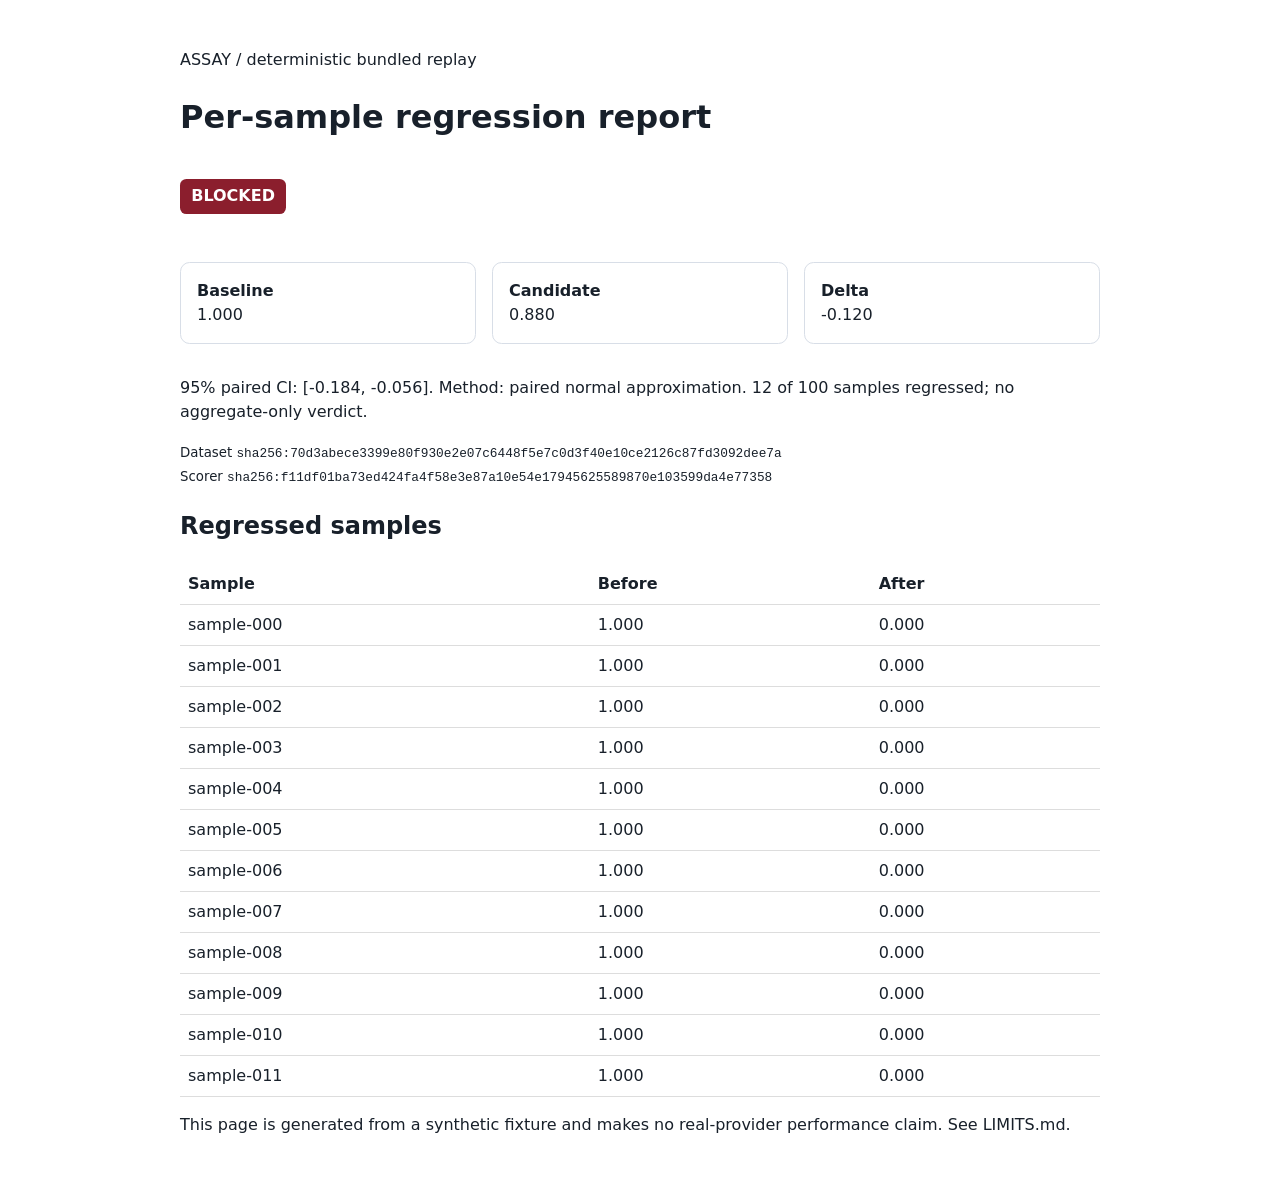
==== docs/demo/index.html @ eee4078f "feat: ship deterministic assay alpha" ====
<!doctype html>
<html lang="en"><head><meta charset="utf-8">
<meta name="viewport" content="width=device-width,initial-scale=1">
<title>ASSAY demo — BLOCKED</title>
<style>
body{font:16px/1.5 system-ui;max-width:920px;margin:3rem auto;padding:0 1rem;color:#18202a}
.verdict{display:inline-block;padding:.35rem .7rem;border-radius:.4rem;background:#8b1e2d;color:white;font-weight:700}
.cards{display:grid;grid-template-columns:repeat(3,1fr);gap:1rem;margin:2rem 0}
.card{border:1px solid #d8dee7;border-radius:.6rem;padding:1rem} table{border-collapse:collapse;width:100%}
th,td{border-bottom:1px solid #ddd;text-align:left;padding:.5rem} code{font-size:.8rem;word-break:break-all}
</style></head><body>
<p>ASSAY / deterministic bundled replay</p>
<h1>Per-sample regression report</h1>
<p class="verdict">BLOCKED</p>
<div class="cards">
<div class="card"><strong>Baseline</strong><br>1.000</div>
<div class="card"><strong>Candidate</strong><br>0.880</div>
<div class="card"><strong>Delta</strong><br>-0.120</div>
</div>
<p>95% paired CI: [-0.184, -0.056].
Method: paired normal approximation. 12 of
100 samples regressed; no aggregate-only verdict.</p>
<p><small>Dataset <code>sha256:70d3abece3399e80f930e2e07c6448f5e7c0d3f40e10ce2126c87fd3092dee7a</code><br>
Scorer <code>sha256:f11df01ba73ed424fa4f58e3e87a10e54e17945625589870e103599da4e77358</code></small></p>
<h2>Regressed samples</h2>
<table><thead><tr><th>Sample</th><th>Before</th><th>After</th></tr></thead>
<tbody><tr><td>sample-000</td><td>1.000</td><td>0.000</td></tr>
<tr><td>sample-001</td><td>1.000</td><td>0.000</td></tr>
<tr><td>sample-002</td><td>1.000</td><td>0.000</td></tr>
<tr><td>sample-003</td><td>1.000</td><td>0.000</td></tr>
<tr><td>sample-004</td><td>1.000</td><td>0.000</td></tr>
<tr><td>sample-005</td><td>1.000</td><td>0.000</td></tr>
<tr><td>sample-006</td><td>1.000</td><td>0.000</td></tr>
<tr><td>sample-007</td><td>1.000</td><td>0.000</td></tr>
<tr><td>sample-008</td><td>1.000</td><td>0.000</td></tr>
<tr><td>sample-009</td><td>1.000</td><td>0.000</td></tr>
<tr><td>sample-010</td><td>1.000</td><td>0.000</td></tr>
<tr><td>sample-011</td><td>1.000</td><td>0.000</td></tr></tbody></table>
<p>This page is generated from a synthetic fixture and makes no
real-provider performance claim. See LIMITS.md.</p>
</body></html>
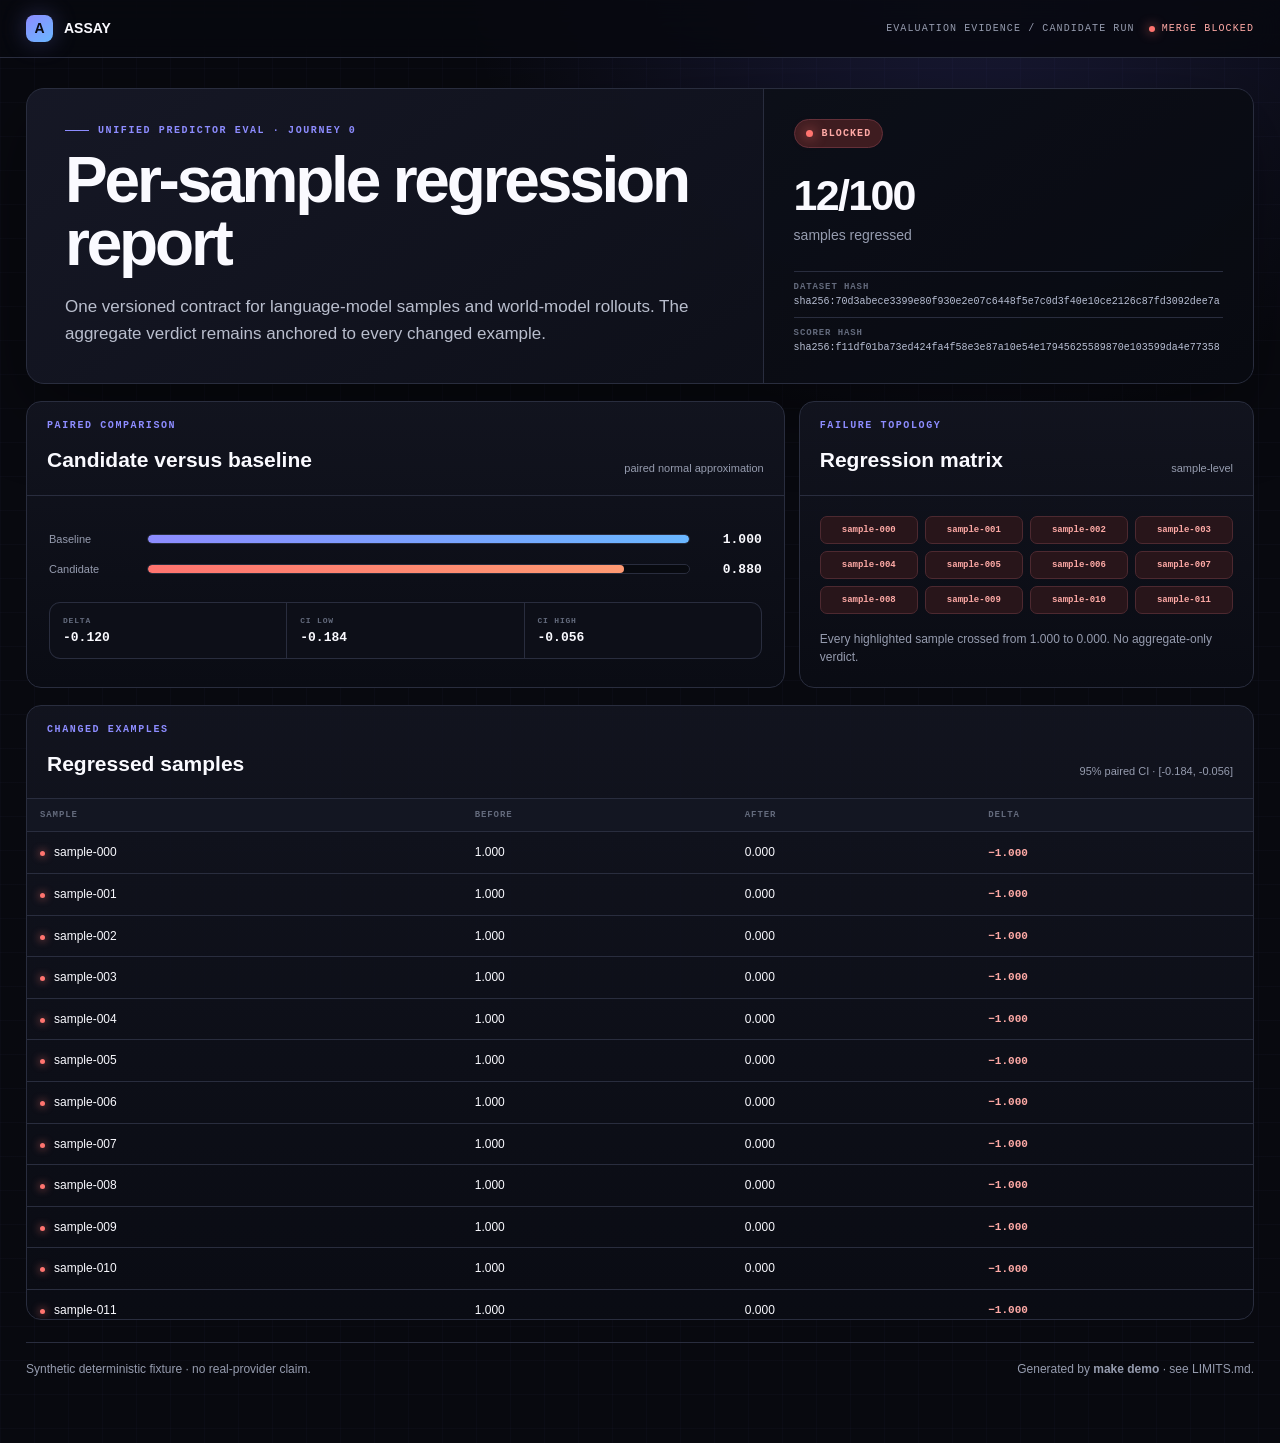
==== commit a5c0145c: "ui: ship enterprise evidence console" ====
--- a/docs/demo/index.html
+++ b/docs/demo/index.html
@@ -3,39 +3,120 @@
 <meta name="viewport" content="width=device-width,initial-scale=1">
 <title>ASSAY demo — BLOCKED</title>
 <style>
-body{font:16px/1.5 system-ui;max-width:920px;margin:3rem auto;padding:0 1rem;color:#18202a}
-.verdict{display:inline-block;padding:.35rem .7rem;border-radius:.4rem;background:#8b1e2d;color:white;font-weight:700}
-.cards{display:grid;grid-template-columns:repeat(3,1fr);gap:1rem;margin:2rem 0}
-.card{border:1px solid #d8dee7;border-radius:.6rem;padding:1rem} table{border-collapse:collapse;width:100%}
-th,td{border-bottom:1px solid #ddd;text-align:left;padding:.5rem} code{font-size:.8rem;word-break:break-all}
-</style></head><body>
-<p>ASSAY / deterministic bundled replay</p>
-<h1>Per-sample regression report</h1>
-<p class="verdict">BLOCKED</p>
-<div class="cards">
-<div class="card"><strong>Baseline</strong><br>1.000</div>
-<div class="card"><strong>Candidate</strong><br>0.880</div>
-<div class="card"><strong>Delta</strong><br>-0.120</div>
-</div>
-<p>95% paired CI: [-0.184, -0.056].
-Method: paired normal approximation. 12 of
-100 samples regressed; no aggregate-only verdict.</p>
-<p><small>Dataset <code>sha256:70d3abece3399e80f930e2e07c6448f5e7c0d3f40e10ce2126c87fd3092dee7a</code><br>
-Scorer <code>sha256:f11df01ba73ed424fa4f58e3e87a10e54e17945625589870e103599da4e77358</code></small></p>
-<h2>Regressed samples</h2>
-<table><thead><tr><th>Sample</th><th>Before</th><th>After</th></tr></thead>
-<tbody><tr><td>sample-000</td><td>1.000</td><td>0.000</td></tr>
-<tr><td>sample-001</td><td>1.000</td><td>0.000</td></tr>
-<tr><td>sample-002</td><td>1.000</td><td>0.000</td></tr>
-<tr><td>sample-003</td><td>1.000</td><td>0.000</td></tr>
-<tr><td>sample-004</td><td>1.000</td><td>0.000</td></tr>
-<tr><td>sample-005</td><td>1.000</td><td>0.000</td></tr>
-<tr><td>sample-006</td><td>1.000</td><td>0.000</td></tr>
-<tr><td>sample-007</td><td>1.000</td><td>0.000</td></tr>
-<tr><td>sample-008</td><td>1.000</td><td>0.000</td></tr>
-<tr><td>sample-009</td><td>1.000</td><td>0.000</td></tr>
-<tr><td>sample-010</td><td>1.000</td><td>0.000</td></tr>
-<tr><td>sample-011</td><td>1.000</td><td>0.000</td></tr></tbody></table>
-<p>This page is generated from a synthetic fixture and makes no
-real-provider performance claim. See LIMITS.md.</p>
-</body></html>
+:root{--bg:#08090f;--panel:#11131d;--panel-2:#171a27;--line:#292d3e;
+--text:#fafaff;--muted:#969caf;--faint:#636a7c;--indigo:#8d8cff;--blue:#6ab7ff;
+--coral:#ff746f;--coral-soft:#3e1c20;--green:#68e3a2;--shadow:0 26px 74px rgba(0,0,0,.42)}
+*{box-sizing:border-box}html{scroll-behavior:smooth}body{margin:0;color:var(--text);
+background:radial-gradient(circle at 76% -5%,rgba(100,99,228,.2),transparent 32rem),
+linear-gradient(rgba(141,140,255,.025) 1px,transparent 1px),
+linear-gradient(90deg,rgba(141,140,255,.025) 1px,transparent 1px),var(--bg);
+background-size:auto,34px 34px,34px 34px;font:14px/1.55 Inter,ui-sans-serif,
+-apple-system,BlinkMacSystemFont,"Segoe UI",sans-serif}.topbar{height:58px;padding:0 26px;
+display:flex;align-items:center;justify-content:space-between;border-bottom:1px solid var(--line);
+position:sticky;top:0;z-index:10;background:rgba(8,9,15,.87);backdrop-filter:blur(16px)}
+.brand{display:flex;align-items:center;gap:11px;font-weight:780}.brand-mark{width:27px;
+height:27px;border-radius:8px;display:grid;place-items:center;background:linear-gradient(145deg,
+var(--indigo),var(--blue));color:#090911;box-shadow:0 0 24px rgba(141,140,255,.28)}
+.topmeta{display:flex;align-items:center;gap:14px;color:var(--muted);font:10px ui-monospace,
+monospace;letter-spacing:.11em;text-transform:uppercase}.gate{display:flex;align-items:center;
+gap:7px;color:#ffaaa6}.gate:before{content:"";width:6px;height:6px;border-radius:50%;
+background:var(--coral);box-shadow:0 0 12px var(--coral)}main{max-width:1320px;margin:auto;
+padding:30px 26px 64px}.hero{display:grid;grid-template-columns:minmax(0,1.2fr)
+minmax(350px,.8fr);border:1px solid var(--line);border-radius:18px;overflow:hidden;
+background:linear-gradient(145deg,rgba(22,24,38,.98),rgba(10,12,20,.98));box-shadow:var(--shadow)}
+.hero-copy{padding:36px 38px}.eyebrow,.section-label{margin:0 0 13px;color:var(--indigo);
+font:750 10px ui-monospace,monospace;text-transform:uppercase;letter-spacing:.16em}.eyebrow:before{
+content:"";display:inline-block;width:24px;height:1px;background:currentColor;vertical-align:middle;
+margin-right:9px}h1{font-size:clamp(38px,5vw,66px);line-height:.98;letter-spacing:-.05em;
+margin:0}.lede{font-size:17px;color:#b9becd;max-width:720px;margin:20px 0 0}.verdict-panel{
+border-left:1px solid var(--line);padding:30px;background:rgba(6,7,13,.3);display:flex;
+flex-direction:column;justify-content:space-between}.verdict{display:inline-flex;align-items:center;
+gap:9px;align-self:flex-start;padding:8px 11px;border-radius:999px;background:var(--coral-soft);
+border:1px solid #643039;color:#ffaaa6;font:800 10px ui-monospace,monospace;letter-spacing:.11em}
+.verdict:before{content:"";width:7px;height:7px;border-radius:50%;background:var(--coral);
+box-shadow:0 0 13px var(--coral)}.verdict-copy strong{display:block;font-size:43px;line-height:1;
+letter-spacing:-.04em;margin:25px 0 8px}.verdict-copy span{color:var(--muted)}
+.provenance{display:grid;gap:10px;margin-top:23px}.hash{border-top:1px solid var(--line);
+padding-top:10px}.hash span{display:block;color:var(--faint);font:700 9px ui-monospace,
+monospace;text-transform:uppercase;letter-spacing:.1em}.hash code{display:block;color:#b8bfd4;
+font:10px ui-monospace,monospace;overflow-wrap:anywhere;margin-top:4px}.comparison{display:grid;
+grid-template-columns:minmax(0,1.25fr) minmax(280px,.75fr);gap:14px;margin:17px 0}.panel{
+border:1px solid var(--line);border-radius:15px;background:linear-gradient(180deg,
+rgba(18,20,31,.97),rgba(10,12,20,.98));overflow:hidden}.panel-head{padding:18px 20px;
+border-bottom:1px solid var(--line);display:flex;align-items:end;justify-content:space-between;
+gap:16px}.panel-head h2{margin:0;font-size:21px}.panel-head span{color:var(--muted);
+font-size:11px}.score-body{padding:22px}.score-row{display:grid;
+grid-template-columns:86px minmax(0,1fr) 60px;align-items:center;gap:12px;margin:13px 0}
+.score-row>span{color:var(--muted);font-size:11px}.score-row strong{text-align:right;
+font:750 13px ui-monospace,monospace}.track{height:10px;border-radius:999px;background:#080a10;
+border:1px solid var(--line);overflow:hidden}.track i{display:block;height:100%;
+background:linear-gradient(90deg,var(--indigo),var(--blue));border-radius:inherit}.track.candidate i{
+background:linear-gradient(90deg,var(--coral),#ff9a73)}.delta-block{display:grid;
+grid-template-columns:1fr 1fr 1fr;gap:1px;background:var(--line);border:1px solid var(--line);
+border-radius:11px;overflow:hidden;margin-top:24px}.delta-block div{background:#0d0f18;padding:13px}
+.delta-block span{display:block;color:var(--faint);font:700 8px ui-monospace,monospace;
+text-transform:uppercase;letter-spacing:.1em}.delta-block strong{display:block;margin-top:5px;
+font:750 13px ui-monospace,monospace}.regression-map{padding:20px}.regression-grid{
+display:grid;grid-template-columns:repeat(4,1fr);gap:7px}.regression-grid span{border:1px solid
+#4d2930;background:#28151a;color:#ffaaa6;padding:8px;border-radius:7px;font:650 9px
+ui-monospace,monospace;text-align:center}.regression-map p{color:var(--muted);font-size:12px;
+margin:16px 0 0}.table-panel{margin-top:14px}.scroll{overflow:auto;max-height:520px}
+table{border-collapse:collapse;width:100%;font-size:12px}th,td{text-align:left;padding:11px 13px;
+border-bottom:1px solid var(--line)}th{position:sticky;top:0;background:#131622;color:var(--faint);
+font:700 9px ui-monospace,monospace;text-transform:uppercase;letter-spacing:.1em}tbody tr:hover{
+background:rgba(141,140,255,.035)}.sample-dot{display:inline-block;width:5px;height:5px;
+border-radius:50%;background:var(--coral);margin-right:9px;box-shadow:0 0 8px var(--coral)}
+.delta{color:#ffaaa6;font:700 11px ui-monospace,monospace}.note{display:flex;
+justify-content:space-between;gap:20px;color:var(--muted);font-size:12px;border-top:1px solid
+var(--line);padding-top:17px;margin-top:22px}@media(max-width:900px){.hero,.comparison{
+grid-template-columns:1fr}.verdict-panel{border-left:0;border-top:1px solid var(--line)}}
+@media(max-width:650px){.topbar{padding:0 14px}.topmeta>span:first-child{display:none}
+main{padding:18px 14px 42px}.hero-copy,.verdict-panel{padding:24px 20px}.regression-grid{
+grid-template-columns:1fr 1fr}.delta-block{grid-template-columns:1fr}.note{flex-direction:column}}
+</style></head><body><header class="topbar"><div class="brand"><span class="brand-mark">A</span>
+ASSAY</div><div class="topmeta"><span>evaluation evidence / candidate run</span>
+<span class="gate">merge blocked</span></div></header><main>
+<section class="hero"><div class="hero-copy"><p class="eyebrow">Unified predictor eval · Journey 0</p>
+<h1>Per-sample regression report</h1><p class="lede">One versioned contract for
+language-model samples and world-model rollouts. The aggregate verdict remains
+anchored to every changed example.</p></div><aside class="verdict-panel">
+<span class="verdict">BLOCKED</span><div class="verdict-copy">
+<strong>12/100</strong><span>samples regressed</span></div>
+<div class="provenance"><div class="hash"><span>Dataset hash</span>
+<code>sha256:70d3abece3399e80f930e2e07c6448f5e7c0d3f40e10ce2126c87fd3092dee7a</code></div><div class="hash">
+<span>Scorer hash</span><code>sha256:f11df01ba73ed424fa4f58e3e87a10e54e17945625589870e103599da4e77358</code></div></div>
+</aside></section><section class="comparison"><article class="panel">
+<div class="panel-head"><div><p class="section-label">Paired comparison</p>
+<h2>Candidate versus baseline</h2></div><span>paired normal approximation</span></div>
+<div class="score-body"><div class="score-row"><span>Baseline</span>
+<div class="track"><i style="width:100.0%"></i></div>
+<strong>1.000</strong></div><div class="score-row"><span>Candidate</span>
+<div class="track candidate"><i style="width:88.0%"></i></div>
+<strong>0.880</strong></div><div class="delta-block">
+<div><span>Delta</span><strong>-0.120</strong></div>
+<div><span>CI low</span><strong>-0.184</strong></div>
+<div><span>CI high</span><strong>-0.056</strong></div></div></div>
+</article><article class="panel"><div class="panel-head"><div>
+<p class="section-label">Failure topology</p><h2>Regression matrix</h2></div>
+<span>sample-level</span></div><div class="regression-map">
+<div class="regression-grid"><span>sample-000</span><span>sample-001</span><span>sample-002</span><span>sample-003</span><span>sample-004</span><span>sample-005</span><span>sample-006</span><span>sample-007</span><span>sample-008</span><span>sample-009</span><span>sample-010</span><span>sample-011</span></div><p>Every highlighted sample
+crossed from 1.000 to 0.000. No aggregate-only verdict.</p></div></article></section>
+<section class="panel table-panel"><div class="panel-head"><div>
+<p class="section-label">Changed examples</p><h2>Regressed samples</h2></div>
+<span>95% paired CI · [-0.184, -0.056]</span></div>
+<div class="scroll"><table><thead><tr><th>Sample</th><th>Before</th><th>After</th>
+<th>Delta</th></tr></thead><tbody><tr><td><span class='sample-dot'></span>sample-000</td><td>1.000</td><td>0.000</td><td class='delta'>−1.000</td></tr>
+<tr><td><span class='sample-dot'></span>sample-001</td><td>1.000</td><td>0.000</td><td class='delta'>−1.000</td></tr>
+<tr><td><span class='sample-dot'></span>sample-002</td><td>1.000</td><td>0.000</td><td class='delta'>−1.000</td></tr>
+<tr><td><span class='sample-dot'></span>sample-003</td><td>1.000</td><td>0.000</td><td class='delta'>−1.000</td></tr>
+<tr><td><span class='sample-dot'></span>sample-004</td><td>1.000</td><td>0.000</td><td class='delta'>−1.000</td></tr>
+<tr><td><span class='sample-dot'></span>sample-005</td><td>1.000</td><td>0.000</td><td class='delta'>−1.000</td></tr>
+<tr><td><span class='sample-dot'></span>sample-006</td><td>1.000</td><td>0.000</td><td class='delta'>−1.000</td></tr>
+<tr><td><span class='sample-dot'></span>sample-007</td><td>1.000</td><td>0.000</td><td class='delta'>−1.000</td></tr>
+<tr><td><span class='sample-dot'></span>sample-008</td><td>1.000</td><td>0.000</td><td class='delta'>−1.000</td></tr>
+<tr><td><span class='sample-dot'></span>sample-009</td><td>1.000</td><td>0.000</td><td class='delta'>−1.000</td></tr>
+<tr><td><span class='sample-dot'></span>sample-010</td><td>1.000</td><td>0.000</td><td class='delta'>−1.000</td></tr>
+<tr><td><span class='sample-dot'></span>sample-011</td><td>1.000</td><td>0.000</td><td class='delta'>−1.000</td></tr></tbody></table></div></section>
+<footer class="note"><span>Synthetic deterministic fixture · no real-provider claim.</span>
+<span>Generated by <strong>make demo</strong> · see LIMITS.md.</span></footer>
+</main></body></html>
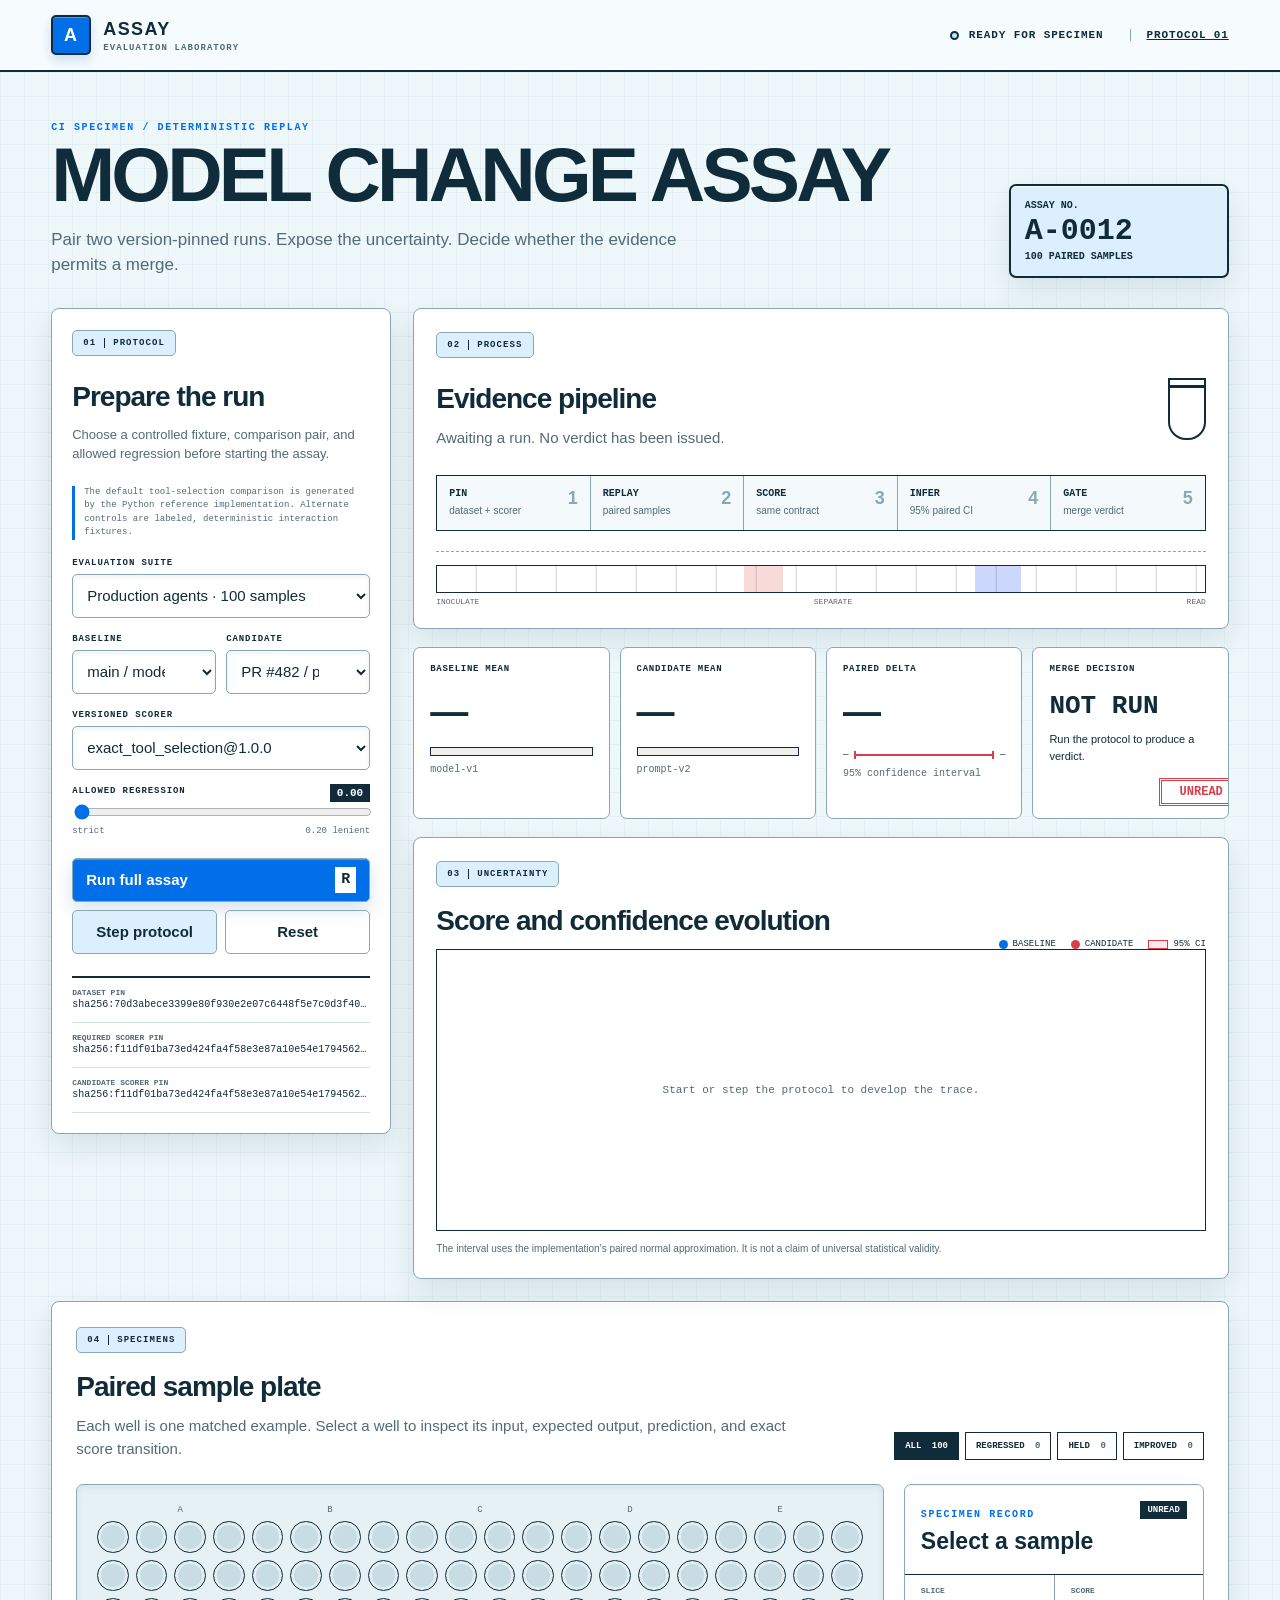
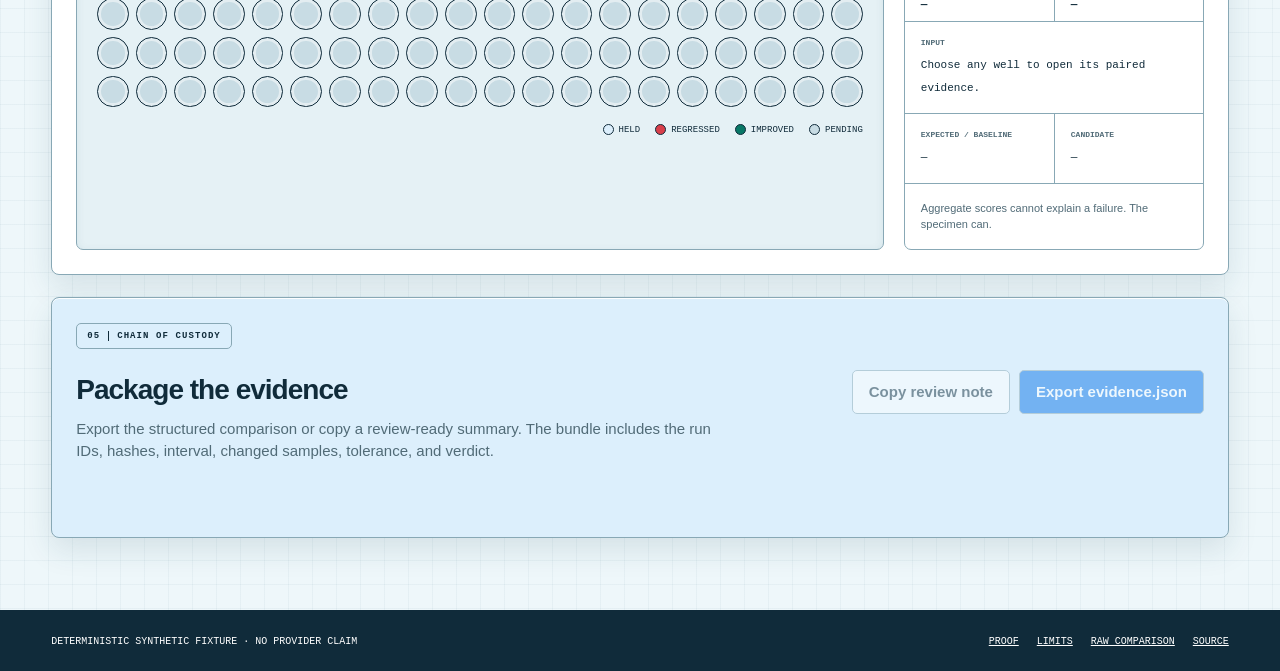
==== commit 9d62fd1e: "site: launch full interactive product experience" ====
--- a/docs/demo/index.html
+++ b/docs/demo/index.html
@@ -1,122 +1,263 @@
 <!doctype html>
-<html lang="en"><head><meta charset="utf-8">
-<meta name="viewport" content="width=device-width,initial-scale=1">
-<title>ASSAY demo — BLOCKED</title>
-<style>
-:root{--bg:#08090f;--panel:#11131d;--panel-2:#171a27;--line:#292d3e;
---text:#fafaff;--muted:#969caf;--faint:#636a7c;--indigo:#8d8cff;--blue:#6ab7ff;
---coral:#ff746f;--coral-soft:#3e1c20;--green:#68e3a2;--shadow:0 26px 74px rgba(0,0,0,.42)}
-*{box-sizing:border-box}html{scroll-behavior:smooth}body{margin:0;color:var(--text);
-background:radial-gradient(circle at 76% -5%,rgba(100,99,228,.2),transparent 32rem),
-linear-gradient(rgba(141,140,255,.025) 1px,transparent 1px),
-linear-gradient(90deg,rgba(141,140,255,.025) 1px,transparent 1px),var(--bg);
-background-size:auto,34px 34px,34px 34px;font:14px/1.55 Inter,ui-sans-serif,
--apple-system,BlinkMacSystemFont,"Segoe UI",sans-serif}.topbar{height:58px;padding:0 26px;
-display:flex;align-items:center;justify-content:space-between;border-bottom:1px solid var(--line);
-position:sticky;top:0;z-index:10;background:rgba(8,9,15,.87);backdrop-filter:blur(16px)}
-.brand{display:flex;align-items:center;gap:11px;font-weight:780}.brand-mark{width:27px;
-height:27px;border-radius:8px;display:grid;place-items:center;background:linear-gradient(145deg,
-var(--indigo),var(--blue));color:#090911;box-shadow:0 0 24px rgba(141,140,255,.28)}
-.topmeta{display:flex;align-items:center;gap:14px;color:var(--muted);font:10px ui-monospace,
-monospace;letter-spacing:.11em;text-transform:uppercase}.gate{display:flex;align-items:center;
-gap:7px;color:#ffaaa6}.gate:before{content:"";width:6px;height:6px;border-radius:50%;
-background:var(--coral);box-shadow:0 0 12px var(--coral)}main{max-width:1320px;margin:auto;
-padding:30px 26px 64px}.hero{display:grid;grid-template-columns:minmax(0,1.2fr)
-minmax(350px,.8fr);border:1px solid var(--line);border-radius:18px;overflow:hidden;
-background:linear-gradient(145deg,rgba(22,24,38,.98),rgba(10,12,20,.98));box-shadow:var(--shadow)}
-.hero-copy{padding:36px 38px}.eyebrow,.section-label{margin:0 0 13px;color:var(--indigo);
-font:750 10px ui-monospace,monospace;text-transform:uppercase;letter-spacing:.16em}.eyebrow:before{
-content:"";display:inline-block;width:24px;height:1px;background:currentColor;vertical-align:middle;
-margin-right:9px}h1{font-size:clamp(38px,5vw,66px);line-height:.98;letter-spacing:-.05em;
-margin:0}.lede{font-size:17px;color:#b9becd;max-width:720px;margin:20px 0 0}.verdict-panel{
-border-left:1px solid var(--line);padding:30px;background:rgba(6,7,13,.3);display:flex;
-flex-direction:column;justify-content:space-between}.verdict{display:inline-flex;align-items:center;
-gap:9px;align-self:flex-start;padding:8px 11px;border-radius:999px;background:var(--coral-soft);
-border:1px solid #643039;color:#ffaaa6;font:800 10px ui-monospace,monospace;letter-spacing:.11em}
-.verdict:before{content:"";width:7px;height:7px;border-radius:50%;background:var(--coral);
-box-shadow:0 0 13px var(--coral)}.verdict-copy strong{display:block;font-size:43px;line-height:1;
-letter-spacing:-.04em;margin:25px 0 8px}.verdict-copy span{color:var(--muted)}
-.provenance{display:grid;gap:10px;margin-top:23px}.hash{border-top:1px solid var(--line);
-padding-top:10px}.hash span{display:block;color:var(--faint);font:700 9px ui-monospace,
-monospace;text-transform:uppercase;letter-spacing:.1em}.hash code{display:block;color:#b8bfd4;
-font:10px ui-monospace,monospace;overflow-wrap:anywhere;margin-top:4px}.comparison{display:grid;
-grid-template-columns:minmax(0,1.25fr) minmax(280px,.75fr);gap:14px;margin:17px 0}.panel{
-border:1px solid var(--line);border-radius:15px;background:linear-gradient(180deg,
-rgba(18,20,31,.97),rgba(10,12,20,.98));overflow:hidden}.panel-head{padding:18px 20px;
-border-bottom:1px solid var(--line);display:flex;align-items:end;justify-content:space-between;
-gap:16px}.panel-head h2{margin:0;font-size:21px}.panel-head span{color:var(--muted);
-font-size:11px}.score-body{padding:22px}.score-row{display:grid;
-grid-template-columns:86px minmax(0,1fr) 60px;align-items:center;gap:12px;margin:13px 0}
-.score-row>span{color:var(--muted);font-size:11px}.score-row strong{text-align:right;
-font:750 13px ui-monospace,monospace}.track{height:10px;border-radius:999px;background:#080a10;
-border:1px solid var(--line);overflow:hidden}.track i{display:block;height:100%;
-background:linear-gradient(90deg,var(--indigo),var(--blue));border-radius:inherit}.track.candidate i{
-background:linear-gradient(90deg,var(--coral),#ff9a73)}.delta-block{display:grid;
-grid-template-columns:1fr 1fr 1fr;gap:1px;background:var(--line);border:1px solid var(--line);
-border-radius:11px;overflow:hidden;margin-top:24px}.delta-block div{background:#0d0f18;padding:13px}
-.delta-block span{display:block;color:var(--faint);font:700 8px ui-monospace,monospace;
-text-transform:uppercase;letter-spacing:.1em}.delta-block strong{display:block;margin-top:5px;
-font:750 13px ui-monospace,monospace}.regression-map{padding:20px}.regression-grid{
-display:grid;grid-template-columns:repeat(4,1fr);gap:7px}.regression-grid span{border:1px solid
-#4d2930;background:#28151a;color:#ffaaa6;padding:8px;border-radius:7px;font:650 9px
-ui-monospace,monospace;text-align:center}.regression-map p{color:var(--muted);font-size:12px;
-margin:16px 0 0}.table-panel{margin-top:14px}.scroll{overflow:auto;max-height:520px}
-table{border-collapse:collapse;width:100%;font-size:12px}th,td{text-align:left;padding:11px 13px;
-border-bottom:1px solid var(--line)}th{position:sticky;top:0;background:#131622;color:var(--faint);
-font:700 9px ui-monospace,monospace;text-transform:uppercase;letter-spacing:.1em}tbody tr:hover{
-background:rgba(141,140,255,.035)}.sample-dot{display:inline-block;width:5px;height:5px;
-border-radius:50%;background:var(--coral);margin-right:9px;box-shadow:0 0 8px var(--coral)}
-.delta{color:#ffaaa6;font:700 11px ui-monospace,monospace}.note{display:flex;
-justify-content:space-between;gap:20px;color:var(--muted);font-size:12px;border-top:1px solid
-var(--line);padding-top:17px;margin-top:22px}@media(max-width:900px){.hero,.comparison{
-grid-template-columns:1fr}.verdict-panel{border-left:0;border-top:1px solid var(--line)}}
-@media(max-width:650px){.topbar{padding:0 14px}.topmeta>span:first-child{display:none}
-main{padding:18px 14px 42px}.hero-copy,.verdict-panel{padding:24px 20px}.regression-grid{
-grid-template-columns:1fr 1fr}.delta-block{grid-template-columns:1fr}.note{flex-direction:column}}
-</style></head><body><header class="topbar"><div class="brand"><span class="brand-mark">A</span>
-ASSAY</div><div class="topmeta"><span>evaluation evidence / candidate run</span>
-<span class="gate">merge blocked</span></div></header><main>
-<section class="hero"><div class="hero-copy"><p class="eyebrow">Unified predictor eval · Journey 0</p>
-<h1>Per-sample regression report</h1><p class="lede">One versioned contract for
-language-model samples and world-model rollouts. The aggregate verdict remains
-anchored to every changed example.</p></div><aside class="verdict-panel">
-<span class="verdict">BLOCKED</span><div class="verdict-copy">
-<strong>12/100</strong><span>samples regressed</span></div>
-<div class="provenance"><div class="hash"><span>Dataset hash</span>
-<code>sha256:70d3abece3399e80f930e2e07c6448f5e7c0d3f40e10ce2126c87fd3092dee7a</code></div><div class="hash">
-<span>Scorer hash</span><code>sha256:f11df01ba73ed424fa4f58e3e87a10e54e17945625589870e103599da4e77358</code></div></div>
-</aside></section><section class="comparison"><article class="panel">
-<div class="panel-head"><div><p class="section-label">Paired comparison</p>
-<h2>Candidate versus baseline</h2></div><span>paired normal approximation</span></div>
-<div class="score-body"><div class="score-row"><span>Baseline</span>
-<div class="track"><i style="width:100.0%"></i></div>
-<strong>1.000</strong></div><div class="score-row"><span>Candidate</span>
-<div class="track candidate"><i style="width:88.0%"></i></div>
-<strong>0.880</strong></div><div class="delta-block">
-<div><span>Delta</span><strong>-0.120</strong></div>
-<div><span>CI low</span><strong>-0.184</strong></div>
-<div><span>CI high</span><strong>-0.056</strong></div></div></div>
-</article><article class="panel"><div class="panel-head"><div>
-<p class="section-label">Failure topology</p><h2>Regression matrix</h2></div>
-<span>sample-level</span></div><div class="regression-map">
-<div class="regression-grid"><span>sample-000</span><span>sample-001</span><span>sample-002</span><span>sample-003</span><span>sample-004</span><span>sample-005</span><span>sample-006</span><span>sample-007</span><span>sample-008</span><span>sample-009</span><span>sample-010</span><span>sample-011</span></div><p>Every highlighted sample
-crossed from 1.000 to 0.000. No aggregate-only verdict.</p></div></article></section>
-<section class="panel table-panel"><div class="panel-head"><div>
-<p class="section-label">Changed examples</p><h2>Regressed samples</h2></div>
-<span>95% paired CI · [-0.184, -0.056]</span></div>
-<div class="scroll"><table><thead><tr><th>Sample</th><th>Before</th><th>After</th>
-<th>Delta</th></tr></thead><tbody><tr><td><span class='sample-dot'></span>sample-000</td><td>1.000</td><td>0.000</td><td class='delta'>−1.000</td></tr>
-<tr><td><span class='sample-dot'></span>sample-001</td><td>1.000</td><td>0.000</td><td class='delta'>−1.000</td></tr>
-<tr><td><span class='sample-dot'></span>sample-002</td><td>1.000</td><td>0.000</td><td class='delta'>−1.000</td></tr>
-<tr><td><span class='sample-dot'></span>sample-003</td><td>1.000</td><td>0.000</td><td class='delta'>−1.000</td></tr>
-<tr><td><span class='sample-dot'></span>sample-004</td><td>1.000</td><td>0.000</td><td class='delta'>−1.000</td></tr>
-<tr><td><span class='sample-dot'></span>sample-005</td><td>1.000</td><td>0.000</td><td class='delta'>−1.000</td></tr>
-<tr><td><span class='sample-dot'></span>sample-006</td><td>1.000</td><td>0.000</td><td class='delta'>−1.000</td></tr>
-<tr><td><span class='sample-dot'></span>sample-007</td><td>1.000</td><td>0.000</td><td class='delta'>−1.000</td></tr>
-<tr><td><span class='sample-dot'></span>sample-008</td><td>1.000</td><td>0.000</td><td class='delta'>−1.000</td></tr>
-<tr><td><span class='sample-dot'></span>sample-009</td><td>1.000</td><td>0.000</td><td class='delta'>−1.000</td></tr>
-<tr><td><span class='sample-dot'></span>sample-010</td><td>1.000</td><td>0.000</td><td class='delta'>−1.000</td></tr>
-<tr><td><span class='sample-dot'></span>sample-011</td><td>1.000</td><td>0.000</td><td class='delta'>−1.000</td></tr></tbody></table></div></section>
-<footer class="note"><span>Synthetic deterministic fixture · no real-provider claim.</span>
-<span>Generated by <strong>make demo</strong> · see LIMITS.md.</span></footer>
-</main></body></html>
+<html lang="en">
+<head>
+  <meta charset="utf-8">
+  <meta name="viewport" content="width=device-width,initial-scale=1">
+  <meta name="description" content="Run a deterministic ASSAY evaluation and inspect the evidence behind the merge gate.">
+  <meta name="theme-color" content="#eef7fa">
+  <title>ASSAY bench · evaluation evidence</title>
+  <link rel="stylesheet" href="app.css">
+</head>
+<body>
+  <a class="skip-link" href="#bench">Skip to the evaluation bench</a>
+  <header class="app-header">
+    <a class="wordmark" href="../" aria-label="ASSAY home">
+      <span class="wordmark-mark" aria-hidden="true">A</span>
+      <span>ASSAY<small>evaluation laboratory</small></span>
+    </a>
+    <div class="run-identity">
+      <span class="live-pip" aria-hidden="true"></span>
+      <span id="header-status">Ready for specimen</span>
+      <a href="../#method">Protocol 01</a>
+    </div>
+  </header>
+
+  <main id="bench">
+    <section class="bench-heading" aria-labelledby="bench-title">
+      <div>
+        <p class="kicker">CI specimen / deterministic replay</p>
+        <h1 id="bench-title">Model change assay</h1>
+        <p>Pair two version-pinned runs. Expose the uncertainty. Decide whether
+          the evidence permits a merge.</p>
+      </div>
+      <div class="bench-stamp">
+        <span>ASSAY NO.</span>
+        <strong>A-0012</strong>
+        <span>100 paired samples</span>
+      </div>
+    </section>
+
+    <section class="lab-layout">
+      <aside class="protocol-panel" aria-labelledby="protocol-title">
+        <div class="panel-tab"><span>01</span> protocol</div>
+        <h2 id="protocol-title">Prepare the run</h2>
+        <p class="panel-intro">Choose a controlled fixture, comparison pair, and
+          allowed regression before starting the assay.</p>
+        <p class="fixture-note">The default tool-selection comparison is generated
+          by the Python reference implementation. Alternate controls are labeled,
+          deterministic interaction fixtures.</p>
+
+        <form id="run-form">
+          <label for="suite">Evaluation suite</label>
+          <select id="suite" name="suite">
+            <option value="prod-agents">Production agents · 100 samples</option>
+            <option value="tool-critical">Tool-critical slice · 40 samples</option>
+            <option value="world-core">World-model core · 64 rollouts</option>
+          </select>
+
+          <div class="field-pair">
+            <div>
+              <label for="baseline">Baseline</label>
+              <select id="baseline" name="baseline">
+                <option value="model-v1">main / model-v1</option>
+                <option value="model-v0">release / model-v0</option>
+              </select>
+            </div>
+            <div>
+              <label for="candidate">Candidate</label>
+              <select id="candidate" name="candidate">
+                <option value="prompt-v2">PR #482 / prompt-v2</option>
+                <option value="tool-v3">PR #509 / tool-router-v3</option>
+                <option value="stable-v2">PR #521 / stable-v2</option>
+                <option value="scorer-drift">PR #533 / scorer-v2 · incompatible</option>
+              </select>
+            </div>
+          </div>
+
+          <label for="scorer">Versioned scorer</label>
+          <select id="scorer" name="scorer">
+            <option value="accuracy">exact_tool_selection@1.0.0</option>
+            <option value="grounding">wm/action_grounding@0.1.0</option>
+            <option value="memory">wm/occlusion_memory@0.1.0</option>
+          </select>
+
+          <div class="tolerance-head">
+            <label for="tolerance">Allowed regression</label>
+            <output id="tolerance-value" for="tolerance">0.00</output>
+          </div>
+          <input id="tolerance" type="range" min="0" max="0.20" value="0" step="0.01">
+          <div class="range-scale"><span>strict</span><span>0.20 lenient</span></div>
+
+          <div class="protocol-actions">
+            <button class="primary-action" type="submit" id="run-button">
+              <span>Run full assay</span><kbd>R</kbd>
+            </button>
+            <button class="secondary-action" type="button" id="step-button">Step protocol</button>
+            <button class="text-action" type="button" id="reset-button">Reset</button>
+          </div>
+        </form>
+
+        <div class="pin-card">
+          <div><span>Dataset pin</span><code id="dataset-pin">loading</code></div>
+          <div><span>Required scorer pin</span><code id="scorer-pin">loading</code></div>
+          <div id="candidate-pin-row"><span>Candidate scorer pin</span><code id="candidate-scorer-pin">loading</code></div>
+        </div>
+      </aside>
+
+      <div class="analysis-column">
+        <section class="process-card" aria-labelledby="process-title">
+          <div class="panel-tab"><span>02</span> process</div>
+          <div class="process-head">
+            <div>
+              <h2 id="process-title">Evidence pipeline</h2>
+              <p id="process-copy">Awaiting a run. No verdict has been issued.</p>
+            </div>
+            <div class="sample-vial" aria-hidden="true"><i id="vial-fill"></i></div>
+          </div>
+          <ol class="process-steps" id="process-steps">
+            <li data-step="0"><span>1</span><b>Pin</b><small>dataset + scorer</small></li>
+            <li data-step="1"><span>2</span><b>Replay</b><small>paired samples</small></li>
+            <li data-step="2"><span>3</span><b>Score</b><small>same contract</small></li>
+            <li data-step="3"><span>4</span><b>Infer</b><small>95% paired CI</small></li>
+            <li data-step="4"><span>5</span><b>Gate</b><small>merge verdict</small></li>
+          </ol>
+          <div class="chromatogram" aria-label="Run progress">
+            <div class="chrom-track"><i id="chrom-progress"></i></div>
+            <div class="chrom-labels"><span>inoculate</span><span>separate</span><span>read</span></div>
+          </div>
+        </section>
+
+        <section class="result-grid" aria-live="polite">
+          <article class="measurement-card">
+            <span class="measure-label">Baseline mean</span>
+            <strong id="baseline-score">—</strong>
+            <div class="measure-rule blue"><i id="baseline-bar"></i></div>
+            <small id="baseline-name">model-v1</small>
+          </article>
+          <article class="measurement-card">
+            <span class="measure-label">Candidate mean</span>
+            <strong id="candidate-score">—</strong>
+            <div class="measure-rule red"><i id="candidate-bar"></i></div>
+            <small id="candidate-name">prompt-v2</small>
+          </article>
+          <article class="measurement-card">
+            <span class="measure-label">Paired delta</span>
+            <strong id="delta-score">—</strong>
+            <div class="ci-readout"><span id="ci-low">—</span><i></i><span id="ci-high">—</span></div>
+            <small>95% confidence interval</small>
+          </article>
+          <article class="verdict-card" id="verdict-card">
+            <span class="measure-label">Merge decision</span>
+            <strong id="verdict">NOT RUN</strong>
+            <p id="verdict-reason">Run the protocol to produce a verdict.</p>
+            <button type="button" id="recover-button" hidden>Use compatible pins</button>
+            <span class="proof-mark" aria-hidden="true">UNREAD</span>
+          </article>
+        </section>
+
+        <section class="chart-card" aria-labelledby="chart-title">
+          <div class="section-head">
+            <div>
+              <div class="panel-tab"><span>03</span> uncertainty</div>
+              <h2 id="chart-title">Score and confidence evolution</h2>
+            </div>
+            <div class="chart-legend" aria-label="Chart legend">
+              <span><i class="blue-dot"></i> baseline</span>
+              <span><i class="red-dot"></i> candidate</span>
+              <span><i class="band-key"></i> 95% CI</span>
+            </div>
+          </div>
+          <div class="chart-wrap">
+            <canvas id="score-chart" width="1000" height="330"
+              aria-label="Line chart of baseline and candidate scores as samples are processed"></canvas>
+            <div class="chart-empty" id="chart-empty">Start or step the protocol to develop the trace.</div>
+          </div>
+          <p class="chart-note">The interval uses the implementation’s paired normal approximation.
+            It is not a claim of universal statistical validity.</p>
+        </section>
+      </div>
+    </section>
+
+    <section class="sample-lab" aria-labelledby="samples-title">
+      <div class="section-head">
+        <div>
+          <div class="panel-tab"><span>04</span> specimens</div>
+          <h2 id="samples-title">Paired sample plate</h2>
+          <p>Each well is one matched example. Select a well to inspect its input,
+            expected output, prediction, and exact score transition.</p>
+        </div>
+        <div class="filter-set" role="group" aria-label="Filter samples">
+          <button class="filter active" type="button" data-filter="all">All <span id="all-count">100</span></button>
+          <button class="filter" type="button" data-filter="regressed">Regressed <span id="regressed-count">0</span></button>
+          <button class="filter" type="button" data-filter="held">Held <span id="held-count">0</span></button>
+          <button class="filter" type="button" data-filter="improved">Improved <span id="improved-count">0</span></button>
+        </div>
+      </div>
+
+      <div class="sample-workspace">
+        <div class="plate-wrap">
+          <div class="plate-labels" aria-hidden="true"><span>A</span><span>B</span><span>C</span><span>D</span><span>E</span></div>
+          <div class="sample-plate" id="sample-plate" aria-label="Selectable sample wells"></div>
+          <div class="plate-legend">
+            <span><i class="well-legend held"></i> held</span>
+            <span><i class="well-legend regressed"></i> regressed</span>
+            <span><i class="well-legend improved"></i> improved</span>
+            <span><i class="well-legend pending"></i> pending</span>
+          </div>
+        </div>
+
+        <aside class="specimen-drawer" id="specimen-drawer" aria-labelledby="specimen-title">
+          <div class="drawer-head">
+            <div>
+              <span class="eyebrow">Specimen record</span>
+              <h3 id="specimen-title">Select a sample</h3>
+            </div>
+            <span class="specimen-status" id="specimen-status">UNREAD</span>
+          </div>
+          <dl class="specimen-meta">
+            <div><dt>Slice</dt><dd id="sample-slice">—</dd></div>
+            <div><dt>Score</dt><dd id="sample-score">—</dd></div>
+          </dl>
+          <div class="specimen-field">
+            <span>Input</span>
+            <code id="sample-input">Choose any well to open its paired evidence.</code>
+          </div>
+          <div class="diff-columns">
+            <div><span>Expected / baseline</span><code id="sample-before">—</code></div>
+            <div><span>Candidate</span><code id="sample-after">—</code></div>
+          </div>
+          <p class="drawer-note" id="sample-note">Aggregate scores cannot explain a failure. The specimen can.</p>
+        </aside>
+      </div>
+    </section>
+
+    <section class="evidence-footer" aria-labelledby="evidence-title">
+      <div>
+        <div class="panel-tab"><span>05</span> chain of custody</div>
+        <h2 id="evidence-title">Package the evidence</h2>
+        <p>Export the structured comparison or copy a review-ready summary.
+          The bundle includes the run IDs, hashes, interval, changed samples,
+          tolerance, and verdict.</p>
+      </div>
+      <div class="evidence-actions">
+        <button type="button" id="copy-button" disabled>Copy review note</button>
+        <button type="button" id="export-button" disabled>Export evidence.json</button>
+      </div>
+      <p class="toast" id="toast" role="status"></p>
+    </section>
+  </main>
+
+  <footer class="app-footer">
+    <span>Deterministic synthetic fixture · no provider claim</span>
+    <nav aria-label="Footer">
+      <a href="../#evidence">Proof</a>
+      <a href="../#limits">Limits</a>
+      <a href="comparison.json">Raw comparison</a>
+      <a href="https://github.com/Aneesh-Pothuru/assay">Source</a>
+    </nav>
+  </footer>
+
+  <script>window.ASSAY_DATA = {"baseline_run":"demo-baseline","candidate_run":"demo-candidate","comparison":{"baseline":1.0,"candidate":0.88,"ci_high":-0.05598784431526255,"ci_low":-0.18401215568473744,"corrected_alpha":0.05,"delta":-0.12,"improvements":[],"method":"paired normal approximation","metric":"accuracy","reason":"paired confidence interval excludes the allowed tolerance","regressions":["sample-000","sample-001","sample-002","sample-003","sample-004","sample-005","sample-006","sample-007","sample-008","sample-009","sample-010","sample-011"],"verdict":"BLOCKED"},"dataset_hash":"sha256:70d3abece3399e80f930e2e07c6448f5e7c0d3f40e10ce2126c87fd3092dee7a","samples":[{"baseline_prediction":"search","baseline_score":1.0,"candidate_prediction":"lookup","candidate_score":0.0,"context":{"request":"select tool for case 000"},"reference":"search","sample_id":"sample-000"},{"baseline_prediction":"lookup","baseline_score":1.0,"candidate_prediction":"search","candidate_score":0.0,"context":{"request":"select tool for case 001"},"reference":"lookup","sample_id":"sample-001"},{"baseline_prediction":"search","baseline_score":1.0,"candidate_prediction":"lookup","candidate_score":0.0,"context":{"request":"select tool for case 002"},"reference":"search","sample_id":"sample-002"},{"baseline_prediction":"lookup","baseline_score":1.0,"candidate_prediction":"search","candidate_score":0.0,"context":{"request":"select tool for case 003"},"reference":"lookup","sample_id":"sample-003"},{"baseline_prediction":"search","baseline_score":1.0,"candidate_prediction":"lookup","candidate_score":0.0,"context":{"request":"select tool for case 004"},"reference":"search","sample_id":"sample-004"},{"baseline_prediction":"lookup","baseline_score":1.0,"candidate_prediction":"search","candidate_score":0.0,"context":{"request":"select tool for case 005"},"reference":"lookup","sample_id":"sample-005"},{"baseline_prediction":"search","baseline_score":1.0,"candidate_prediction":"lookup","candidate_score":0.0,"context":{"request":"select tool for case 006"},"reference":"search","sample_id":"sample-006"},{"baseline_prediction":"lookup","baseline_score":1.0,"candidate_prediction":"search","candidate_score":0.0,"context":{"request":"select tool for case 007"},"reference":"lookup","sample_id":"sample-007"},{"baseline_prediction":"search","baseline_score":1.0,"candidate_prediction":"lookup","candidate_score":0.0,"context":{"request":"select tool for case 008"},"reference":"search","sample_id":"sample-008"},{"baseline_prediction":"lookup","baseline_score":1.0,"candidate_prediction":"search","candidate_score":0.0,"context":{"request":"select tool for case 009"},"reference":"lookup","sample_id":"sample-009"},{"baseline_prediction":"search","baseline_score":1.0,"candidate_prediction":"lookup","candidate_score":0.0,"context":{"request":"select tool for case 010"},"reference":"search","sample_id":"sample-010"},{"baseline_prediction":"lookup","baseline_score":1.0,"candidate_prediction":"search","candidate_score":0.0,"context":{"request":"select tool for case 011"},"reference":"lookup","sample_id":"sample-011"},{"baseline_prediction":"search","baseline_score":1.0,"candidate_prediction":"search","candidate_score":1.0,"context":{"request":"select tool for case 012"},"reference":"search","sample_id":"sample-012"},{"baseline_prediction":"lookup","baseline_score":1.0,"candidate_prediction":"lookup","candidate_score":1.0,"context":{"request":"select tool for case 013"},"reference":"lookup","sample_id":"sample-013"},{"baseline_prediction":"search","baseline_score":1.0,"candidate_prediction":"search","candidate_score":1.0,"context":{"request":"select tool for case 014"},"reference":"search","sample_id":"sample-014"},{"baseline_prediction":"lookup","baseline_score":1.0,"candidate_prediction":"lookup","candidate_score":1.0,"context":{"request":"select tool for case 015"},"reference":"lookup","sample_id":"sample-015"},{"baseline_prediction":"search","baseline_score":1.0,"candidate_prediction":"search","candidate_score":1.0,"context":{"request":"select tool for case 016"},"reference":"search","sample_id":"sample-016"},{"baseline_prediction":"lookup","baseline_score":1.0,"candidate_prediction":"lookup","candidate_score":1.0,"context":{"request":"select tool for case 017"},"reference":"lookup","sample_id":"sample-017"},{"baseline_prediction":"search","baseline_score":1.0,"candidate_prediction":"search","candidate_score":1.0,"context":{"request":"select tool for case 018"},"reference":"search","sample_id":"sample-018"},{"baseline_prediction":"lookup","baseline_score":1.0,"candidate_prediction":"lookup","candidate_score":1.0,"context":{"request":"select tool for case 019"},"reference":"lookup","sample_id":"sample-019"},{"baseline_prediction":"search","baseline_score":1.0,"candidate_prediction":"search","candidate_score":1.0,"context":{"request":"select tool for case 020"},"reference":"search","sample_id":"sample-020"},{"baseline_prediction":"lookup","baseline_score":1.0,"candidate_prediction":"lookup","candidate_score":1.0,"context":{"request":"select tool for case 021"},"reference":"lookup","sample_id":"sample-021"},{"baseline_prediction":"search","baseline_score":1.0,"candidate_prediction":"search","candidate_score":1.0,"context":{"request":"select tool for case 022"},"reference":"search","sample_id":"sample-022"},{"baseline_prediction":"lookup","baseline_score":1.0,"candidate_prediction":"lookup","candidate_score":1.0,"context":{"request":"select tool for case 023"},"reference":"lookup","sample_id":"sample-023"},{"baseline_prediction":"search","baseline_score":1.0,"candidate_prediction":"search","candidate_score":1.0,"context":{"request":"select tool for case 024"},"reference":"search","sample_id":"sample-024"},{"baseline_prediction":"lookup","baseline_score":1.0,"candidate_prediction":"lookup","candidate_score":1.0,"context":{"request":"select tool for case 025"},"reference":"lookup","sample_id":"sample-025"},{"baseline_prediction":"search","baseline_score":1.0,"candidate_prediction":"search","candidate_score":1.0,"context":{"request":"select tool for case 026"},"reference":"search","sample_id":"sample-026"},{"baseline_prediction":"lookup","baseline_score":1.0,"candidate_prediction":"lookup","candidate_score":1.0,"context":{"request":"select tool for case 027"},"reference":"lookup","sample_id":"sample-027"},{"baseline_prediction":"search","baseline_score":1.0,"candidate_prediction":"search","candidate_score":1.0,"context":{"request":"select tool for case 028"},"reference":"search","sample_id":"sample-028"},{"baseline_prediction":"lookup","baseline_score":1.0,"candidate_prediction":"lookup","candidate_score":1.0,"context":{"request":"select tool for case 029"},"reference":"lookup","sample_id":"sample-029"},{"baseline_prediction":"search","baseline_score":1.0,"candidate_prediction":"search","candidate_score":1.0,"context":{"request":"select tool for case 030"},"reference":"search","sample_id":"sample-030"},{"baseline_prediction":"lookup","baseline_score":1.0,"candidate_prediction":"lookup","candidate_score":1.0,"context":{"request":"select tool for case 031"},"reference":"lookup","sample_id":"sample-031"},{"baseline_prediction":"search","baseline_score":1.0,"candidate_prediction":"search","candidate_score":1.0,"context":{"request":"select tool for case 032"},"reference":"search","sample_id":"sample-032"},{"baseline_prediction":"lookup","baseline_score":1.0,"candidate_prediction":"lookup","candidate_score":1.0,"context":{"request":"select tool for case 033"},"reference":"lookup","sample_id":"sample-033"},{"baseline_prediction":"search","baseline_score":1.0,"candidate_prediction":"search","candidate_score":1.0,"context":{"request":"select tool for case 034"},"reference":"search","sample_id":"sample-034"},{"baseline_prediction":"lookup","baseline_score":1.0,"candidate_prediction":"lookup","candidate_score":1.0,"context":{"request":"select tool for case 035"},"reference":"lookup","sample_id":"sample-035"},{"baseline_prediction":"search","baseline_score":1.0,"candidate_prediction":"search","candidate_score":1.0,"context":{"request":"select tool for case 036"},"reference":"search","sample_id":"sample-036"},{"baseline_prediction":"lookup","baseline_score":1.0,"candidate_prediction":"lookup","candidate_score":1.0,"context":{"request":"select tool for case 037"},"reference":"lookup","sample_id":"sample-037"},{"baseline_prediction":"search","baseline_score":1.0,"candidate_prediction":"search","candidate_score":1.0,"context":{"request":"select tool for case 038"},"reference":"search","sample_id":"sample-038"},{"baseline_prediction":"lookup","baseline_score":1.0,"candidate_prediction":"lookup","candidate_score":1.0,"context":{"request":"select tool for case 039"},"reference":"lookup","sample_id":"sample-039"},{"baseline_prediction":"search","baseline_score":1.0,"candidate_prediction":"search","candidate_score":1.0,"context":{"request":"select tool for case 040"},"reference":"search","sample_id":"sample-040"},{"baseline_prediction":"lookup","baseline_score":1.0,"candidate_prediction":"lookup","candidate_score":1.0,"context":{"request":"select tool for case 041"},"reference":"lookup","sample_id":"sample-041"},{"baseline_prediction":"search","baseline_score":1.0,"candidate_prediction":"search","candidate_score":1.0,"context":{"request":"select tool for case 042"},"reference":"search","sample_id":"sample-042"},{"baseline_prediction":"lookup","baseline_score":1.0,"candidate_prediction":"lookup","candidate_score":1.0,"context":{"request":"select tool for case 043"},"reference":"lookup","sample_id":"sample-043"},{"baseline_prediction":"search","baseline_score":1.0,"candidate_prediction":"search","candidate_score":1.0,"context":{"request":"select tool for case 044"},"reference":"search","sample_id":"sample-044"},{"baseline_prediction":"lookup","baseline_score":1.0,"candidate_prediction":"lookup","candidate_score":1.0,"context":{"request":"select tool for case 045"},"reference":"lookup","sample_id":"sample-045"},{"baseline_prediction":"search","baseline_score":1.0,"candidate_prediction":"search","candidate_score":1.0,"context":{"request":"select tool for case 046"},"reference":"search","sample_id":"sample-046"},{"baseline_prediction":"lookup","baseline_score":1.0,"candidate_prediction":"lookup","candidate_score":1.0,"context":{"request":"select tool for case 047"},"reference":"lookup","sample_id":"sample-047"},{"baseline_prediction":"search","baseline_score":1.0,"candidate_prediction":"search","candidate_score":1.0,"context":{"request":"select tool for case 048"},"reference":"search","sample_id":"sample-048"},{"baseline_prediction":"lookup","baseline_score":1.0,"candidate_prediction":"lookup","candidate_score":1.0,"context":{"request":"select tool for case 049"},"reference":"lookup","sample_id":"sample-049"},{"baseline_prediction":"search","baseline_score":1.0,"candidate_prediction":"search","candidate_score":1.0,"context":{"request":"select tool for case 050"},"reference":"search","sample_id":"sample-050"},{"baseline_prediction":"lookup","baseline_score":1.0,"candidate_prediction":"lookup","candidate_score":1.0,"context":{"request":"select tool for case 051"},"reference":"lookup","sample_id":"sample-051"},{"baseline_prediction":"search","baseline_score":1.0,"candidate_prediction":"search","candidate_score":1.0,"context":{"request":"select tool for case 052"},"reference":"search","sample_id":"sample-052"},{"baseline_prediction":"lookup","baseline_score":1.0,"candidate_prediction":"lookup","candidate_score":1.0,"context":{"request":"select tool for case 053"},"reference":"lookup","sample_id":"sample-053"},{"baseline_prediction":"search","baseline_score":1.0,"candidate_prediction":"search","candidate_score":1.0,"context":{"request":"select tool for case 054"},"reference":"search","sample_id":"sample-054"},{"baseline_prediction":"lookup","baseline_score":1.0,"candidate_prediction":"lookup","candidate_score":1.0,"context":{"request":"select tool for case 055"},"reference":"lookup","sample_id":"sample-055"},{"baseline_prediction":"search","baseline_score":1.0,"candidate_prediction":"search","candidate_score":1.0,"context":{"request":"select tool for case 056"},"reference":"search","sample_id":"sample-056"},{"baseline_prediction":"lookup","baseline_score":1.0,"candidate_prediction":"lookup","candidate_score":1.0,"context":{"request":"select tool for case 057"},"reference":"lookup","sample_id":"sample-057"},{"baseline_prediction":"search","baseline_score":1.0,"candidate_prediction":"search","candidate_score":1.0,"context":{"request":"select tool for case 058"},"reference":"search","sample_id":"sample-058"},{"baseline_prediction":"lookup","baseline_score":1.0,"candidate_prediction":"lookup","candidate_score":1.0,"context":{"request":"select tool for case 059"},"reference":"lookup","sample_id":"sample-059"},{"baseline_prediction":"search","baseline_score":1.0,"candidate_prediction":"search","candidate_score":1.0,"context":{"request":"select tool for case 060"},"reference":"search","sample_id":"sample-060"},{"baseline_prediction":"lookup","baseline_score":1.0,"candidate_prediction":"lookup","candidate_score":1.0,"context":{"request":"select tool for case 061"},"reference":"lookup","sample_id":"sample-061"},{"baseline_prediction":"search","baseline_score":1.0,"candidate_prediction":"search","candidate_score":1.0,"context":{"request":"select tool for case 062"},"reference":"search","sample_id":"sample-062"},{"baseline_prediction":"lookup","baseline_score":1.0,"candidate_prediction":"lookup","candidate_score":1.0,"context":{"request":"select tool for case 063"},"reference":"lookup","sample_id":"sample-063"},{"baseline_prediction":"search","baseline_score":1.0,"candidate_prediction":"search","candidate_score":1.0,"context":{"request":"select tool for case 064"},"reference":"search","sample_id":"sample-064"},{"baseline_prediction":"lookup","baseline_score":1.0,"candidate_prediction":"lookup","candidate_score":1.0,"context":{"request":"select tool for case 065"},"reference":"lookup","sample_id":"sample-065"},{"baseline_prediction":"search","baseline_score":1.0,"candidate_prediction":"search","candidate_score":1.0,"context":{"request":"select tool for case 066"},"reference":"search","sample_id":"sample-066"},{"baseline_prediction":"lookup","baseline_score":1.0,"candidate_prediction":"lookup","candidate_score":1.0,"context":{"request":"select tool for case 067"},"reference":"lookup","sample_id":"sample-067"},{"baseline_prediction":"search","baseline_score":1.0,"candidate_prediction":"search","candidate_score":1.0,"context":{"request":"select tool for case 068"},"reference":"search","sample_id":"sample-068"},{"baseline_prediction":"lookup","baseline_score":1.0,"candidate_prediction":"lookup","candidate_score":1.0,"context":{"request":"select tool for case 069"},"reference":"lookup","sample_id":"sample-069"},{"baseline_prediction":"search","baseline_score":1.0,"candidate_prediction":"search","candidate_score":1.0,"context":{"request":"select tool for case 070"},"reference":"search","sample_id":"sample-070"},{"baseline_prediction":"lookup","baseline_score":1.0,"candidate_prediction":"lookup","candidate_score":1.0,"context":{"request":"select tool for case 071"},"reference":"lookup","sample_id":"sample-071"},{"baseline_prediction":"search","baseline_score":1.0,"candidate_prediction":"search","candidate_score":1.0,"context":{"request":"select tool for case 072"},"reference":"search","sample_id":"sample-072"},{"baseline_prediction":"lookup","baseline_score":1.0,"candidate_prediction":"lookup","candidate_score":1.0,"context":{"request":"select tool for case 073"},"reference":"lookup","sample_id":"sample-073"},{"baseline_prediction":"search","baseline_score":1.0,"candidate_prediction":"search","candidate_score":1.0,"context":{"request":"select tool for case 074"},"reference":"search","sample_id":"sample-074"},{"baseline_prediction":"lookup","baseline_score":1.0,"candidate_prediction":"lookup","candidate_score":1.0,"context":{"request":"select tool for case 075"},"reference":"lookup","sample_id":"sample-075"},{"baseline_prediction":"search","baseline_score":1.0,"candidate_prediction":"search","candidate_score":1.0,"context":{"request":"select tool for case 076"},"reference":"search","sample_id":"sample-076"},{"baseline_prediction":"lookup","baseline_score":1.0,"candidate_prediction":"lookup","candidate_score":1.0,"context":{"request":"select tool for case 077"},"reference":"lookup","sample_id":"sample-077"},{"baseline_prediction":"search","baseline_score":1.0,"candidate_prediction":"search","candidate_score":1.0,"context":{"request":"select tool for case 078"},"reference":"search","sample_id":"sample-078"},{"baseline_prediction":"lookup","baseline_score":1.0,"candidate_prediction":"lookup","candidate_score":1.0,"context":{"request":"select tool for case 079"},"reference":"lookup","sample_id":"sample-079"},{"baseline_prediction":"search","baseline_score":1.0,"candidate_prediction":"search","candidate_score":1.0,"context":{"request":"select tool for case 080"},"reference":"search","sample_id":"sample-080"},{"baseline_prediction":"lookup","baseline_score":1.0,"candidate_prediction":"lookup","candidate_score":1.0,"context":{"request":"select tool for case 081"},"reference":"lookup","sample_id":"sample-081"},{"baseline_prediction":"search","baseline_score":1.0,"candidate_prediction":"search","candidate_score":1.0,"context":{"request":"select tool for case 082"},"reference":"search","sample_id":"sample-082"},{"baseline_prediction":"lookup","baseline_score":1.0,"candidate_prediction":"lookup","candidate_score":1.0,"context":{"request":"select tool for case 083"},"reference":"lookup","sample_id":"sample-083"},{"baseline_prediction":"search","baseline_score":1.0,"candidate_prediction":"search","candidate_score":1.0,"context":{"request":"select tool for case 084"},"reference":"search","sample_id":"sample-084"},{"baseline_prediction":"lookup","baseline_score":1.0,"candidate_prediction":"lookup","candidate_score":1.0,"context":{"request":"select tool for case 085"},"reference":"lookup","sample_id":"sample-085"},{"baseline_prediction":"search","baseline_score":1.0,"candidate_prediction":"search","candidate_score":1.0,"context":{"request":"select tool for case 086"},"reference":"search","sample_id":"sample-086"},{"baseline_prediction":"lookup","baseline_score":1.0,"candidate_prediction":"lookup","candidate_score":1.0,"context":{"request":"select tool for case 087"},"reference":"lookup","sample_id":"sample-087"},{"baseline_prediction":"search","baseline_score":1.0,"candidate_prediction":"search","candidate_score":1.0,"context":{"request":"select tool for case 088"},"reference":"search","sample_id":"sample-088"},{"baseline_prediction":"lookup","baseline_score":1.0,"candidate_prediction":"lookup","candidate_score":1.0,"context":{"request":"select tool for case 089"},"reference":"lookup","sample_id":"sample-089"},{"baseline_prediction":"search","baseline_score":1.0,"candidate_prediction":"search","candidate_score":1.0,"context":{"request":"select tool for case 090"},"reference":"search","sample_id":"sample-090"},{"baseline_prediction":"lookup","baseline_score":1.0,"candidate_prediction":"lookup","candidate_score":1.0,"context":{"request":"select tool for case 091"},"reference":"lookup","sample_id":"sample-091"},{"baseline_prediction":"search","baseline_score":1.0,"candidate_prediction":"search","candidate_score":1.0,"context":{"request":"select tool for case 092"},"reference":"search","sample_id":"sample-092"},{"baseline_prediction":"lookup","baseline_score":1.0,"candidate_prediction":"lookup","candidate_score":1.0,"context":{"request":"select tool for case 093"},"reference":"lookup","sample_id":"sample-093"},{"baseline_prediction":"search","baseline_score":1.0,"candidate_prediction":"search","candidate_score":1.0,"context":{"request":"select tool for case 094"},"reference":"search","sample_id":"sample-094"},{"baseline_prediction":"lookup","baseline_score":1.0,"candidate_prediction":"lookup","candidate_score":1.0,"context":{"request":"select tool for case 095"},"reference":"lookup","sample_id":"sample-095"},{"baseline_prediction":"search","baseline_score":1.0,"candidate_prediction":"search","candidate_score":1.0,"context":{"request":"select tool for case 096"},"reference":"search","sample_id":"sample-096"},{"baseline_prediction":"lookup","baseline_score":1.0,"candidate_prediction":"lookup","candidate_score":1.0,"context":{"request":"select tool for case 097"},"reference":"lookup","sample_id":"sample-097"},{"baseline_prediction":"search","baseline_score":1.0,"candidate_prediction":"search","candidate_score":1.0,"context":{"request":"select tool for case 098"},"reference":"search","sample_id":"sample-098"},{"baseline_prediction":"lookup","baseline_score":1.0,"candidate_prediction":"lookup","candidate_score":1.0,"context":{"request":"select tool for case 099"},"reference":"lookup","sample_id":"sample-099"}],"scope":"Bundled deterministic fixture. No real-provider, public-checkpoint, latency, cost, or nondeterminism claim.","scorer_hash":"sha256:f11df01ba73ed424fa4f58e3e87a10e54e17945625589870e103599da4e77358"};</script>
+  <script src="app.js"></script>
+</body>
+</html>
--- a/docs/demo/app.css
+++ b/docs/demo/app.css
@@ -0,0 +1,466 @@
+:root {
+  --paper: #eef7fa;
+  --paper-2: #ffffff;
+  --ink: #102b3a;
+  --muted: #516b77;
+  --line: #88a8b5;
+  --hairline: #d1e2e8;
+  --blue: #006fe8;
+  --blue-soft: #dceffc;
+  --red: #d93f4a;
+  --red-soft: #ffe7ea;
+  --lime: #bfeaf7;
+  --yellow: #e5f5f9;
+  --green: #087866;
+  --shadow: inset 0 1px 0 rgba(255,255,255,.95), 0 12px 30px rgba(26,74,94,.12);
+}
+
+* { box-sizing: border-box; }
+html { scroll-behavior: smooth; }
+body {
+  margin: 0;
+  color: var(--ink);
+  background:
+    linear-gradient(rgba(16, 86, 111, .045) 1px, transparent 1px),
+    linear-gradient(90deg, rgba(16, 86, 111, .045) 1px, transparent 1px),
+    var(--paper);
+  background-size: 24px 24px;
+  font: 15px/1.5 "Helvetica Neue", Arial, sans-serif;
+}
+button, select, input { font: inherit; }
+button, select { color: inherit; }
+button { cursor: pointer; }
+a { color: inherit; }
+.skip-link {
+  position: fixed;
+  top: -100px;
+  left: 16px;
+  z-index: 100;
+  padding: 10px 14px;
+  color: white;
+  background: var(--blue);
+}
+.skip-link:focus { top: 16px; }
+:focus-visible { outline: 3px solid var(--blue); outline-offset: 3px; }
+
+.app-header {
+  min-height: 72px;
+  padding: 12px clamp(18px, 4vw, 58px);
+  display: flex;
+  align-items: center;
+  justify-content: space-between;
+  gap: 20px;
+  position: sticky;
+  top: 0;
+  z-index: 20;
+  border-bottom: 2px solid var(--ink);
+  background: rgba(246, 252, 254, .96);
+  backdrop-filter: blur(12px);
+}
+.wordmark {
+  display: inline-flex;
+  align-items: center;
+  gap: 12px;
+  font-size: 18px;
+  font-weight: 900;
+  letter-spacing: .08em;
+  text-decoration: none;
+}
+.wordmark-mark {
+  width: 40px;
+  height: 40px;
+  display: grid;
+  place-items: center;
+  border: 2px solid var(--ink);
+  border-radius: 5px;
+  color: white;
+  background: var(--blue);
+  box-shadow: inset 0 1px 0 rgba(255,255,255,.28), 0 5px 12px rgba(0,77,146,.18);
+}
+.wordmark small {
+  display: block;
+  color: var(--muted);
+  font: 700 9px/1.2 "Courier New", monospace;
+  letter-spacing: .12em;
+  text-transform: uppercase;
+}
+.run-identity {
+  display: flex;
+  align-items: center;
+  gap: 10px;
+  font: 700 11px "Courier New", monospace;
+  text-transform: uppercase;
+  letter-spacing: .08em;
+}
+.run-identity a {
+  margin-left: 16px;
+  padding-left: 16px;
+  border-left: 1px solid var(--line);
+}
+.live-pip {
+  width: 9px;
+  height: 9px;
+  border: 2px solid var(--ink);
+  border-radius: 50%;
+  background: var(--lime);
+}
+
+main { max-width: 1540px; margin: 0 auto; padding: 36px clamp(18px, 4vw, 58px) 72px; }
+.bench-heading {
+  display: grid;
+  grid-template-columns: minmax(0, 1fr) auto;
+  gap: 28px;
+  align-items: end;
+  padding: 14px 0 30px;
+}
+.kicker, .eyebrow {
+  margin: 0 0 8px;
+  color: var(--blue);
+  font: 800 10px "Courier New", monospace;
+  letter-spacing: .16em;
+  text-transform: uppercase;
+}
+h1, h2, h3, p { margin-top: 0; }
+h1, h2, h3 {
+  font-family: "Arial Narrow", "Helvetica Neue Condensed", "Helvetica Neue", Arial, sans-serif;
+}
+h1 {
+  margin-bottom: 8px;
+  font-size: clamp(44px, 6vw, 78px);
+  line-height: .88;
+  letter-spacing: -.05em;
+  font-weight: 900;
+  text-transform: uppercase;
+}
+.bench-heading > div > p:last-child { max-width: 650px; margin: 18px 0 0; color: var(--muted); font-size: 17px; }
+.bench-stamp {
+  width: 220px;
+  padding: 14px;
+  display: grid;
+  border: 2px solid var(--ink);
+  border-radius: 7px;
+  background: var(--blue-soft);
+  box-shadow: var(--shadow);
+  font: 800 10px "Courier New", monospace;
+  text-transform: uppercase;
+}
+.bench-stamp strong { margin: 3px 0; font-size: 30px; }
+
+.lab-layout {
+  display: grid;
+  grid-template-columns: 340px minmax(0, 1fr);
+  gap: 22px;
+  align-items: start;
+}
+.protocol-panel, .process-card, .chart-card, .sample-lab, .evidence-footer {
+  border: 1px solid var(--line);
+  border-radius: 8px;
+  background: var(--paper-2);
+  box-shadow: var(--shadow);
+}
+.protocol-panel { padding: 20px; position: sticky; top: 94px; }
+.panel-tab {
+  display: inline-flex;
+  align-items: center;
+  gap: 8px;
+  margin: -22px 0 20px;
+  padding: 7px 10px;
+  border: 1px solid var(--line);
+  border-radius: 5px;
+  background: var(--blue-soft);
+  font: 900 9px "Courier New", monospace;
+  letter-spacing: .12em;
+  text-transform: uppercase;
+}
+.panel-tab span { padding-right: 8px; border-right: 1px solid var(--ink); }
+.protocol-panel h2, .process-card h2, .chart-card h2, .sample-lab h2, .evidence-footer h2 {
+  margin-bottom: 7px;
+  font-size: 28px;
+  font-weight: 850;
+  letter-spacing: -.035em;
+}
+.panel-intro { margin-bottom: 24px; color: var(--muted); font-size: 13px; }
+label {
+  display: block;
+  margin: 16px 0 6px;
+  font: 800 9px "Courier New", monospace;
+  letter-spacing: .1em;
+  text-transform: uppercase;
+}
+select {
+  width: 100%;
+  min-height: 44px;
+  padding: 8px 34px 8px 10px;
+  border: 1px solid var(--line);
+  border-radius: 5px;
+  background: white;
+  box-shadow: inset 0 2px 5px rgba(26,74,94,.08);
+}
+.field-pair { display: grid; grid-template-columns: 1fr 1fr; gap: 10px; }
+.fixture-note {
+  margin: -2px 0 18px;
+  padding-left: 9px;
+  border-left: 3px solid var(--blue);
+  color: var(--muted);
+  font: 9px/1.5 "Courier New", monospace;
+}
+.tolerance-head { display: flex; justify-content: space-between; align-items: end; }
+.tolerance-head output {
+  padding: 3px 7px;
+  color: white;
+  background: var(--ink);
+  font: 800 11px "Courier New", monospace;
+}
+input[type="range"] { width: 100%; accent-color: var(--blue); }
+.range-scale { display: flex; justify-content: space-between; color: var(--muted); font: 9px "Courier New", monospace; }
+.protocol-actions { display: grid; grid-template-columns: 1fr 1fr; gap: 8px; margin-top: 22px; }
+.protocol-actions button, .evidence-actions button {
+  min-height: 44px;
+  border: 1px solid var(--line);
+  border-radius: 5px;
+  font-weight: 800;
+}
+button:disabled {
+  cursor: not-allowed;
+  opacity: .48;
+  box-shadow: none !important;
+}
+.primary-action {
+  grid-column: 1 / -1;
+  display: flex;
+  justify-content: space-between;
+  align-items: center;
+  padding: 0 13px;
+  color: white;
+  background: var(--blue);
+  box-shadow: inset 0 1px 0 rgba(255,255,255,.25), 0 7px 18px rgba(0,77,146,.16);
+}
+.primary-action:hover { background: #123bc6; }
+.primary-action kbd { color: var(--ink); background: white; padding: 2px 6px; }
+.secondary-action { background: var(--blue-soft); }
+.text-action { background: transparent; }
+.pin-card { margin-top: 22px; border-top: 2px solid var(--ink); }
+.pin-card div { padding: 10px 0; border-bottom: 1px solid var(--hairline); }
+.pin-card span { display: block; color: var(--muted); font: 800 8px "Courier New", monospace; text-transform: uppercase; }
+.pin-card code { display: block; overflow: hidden; text-overflow: ellipsis; font-size: 10px; white-space: nowrap; }
+.pin-card .mismatch {
+  margin: 0 -10px;
+  padding-left: 10px;
+  padding-right: 10px;
+  border: 1px solid var(--red);
+  border-radius: 5px;
+  background: var(--red-soft);
+}
+.pin-card .mismatch span, .pin-card .mismatch code { color: var(--red); }
+
+.analysis-column { min-width: 0; display: grid; gap: 18px; }
+.process-card { padding: 22px; }
+.process-head { display: flex; justify-content: space-between; gap: 30px; }
+.process-head p { margin-bottom: 0; color: var(--muted); }
+.sample-vial {
+  width: 38px;
+  height: 62px;
+  position: relative;
+  overflow: hidden;
+  border: 2px solid var(--ink);
+  border-radius: 0 0 18px 18px;
+  background: white;
+}
+.sample-vial:before { content: ""; position: absolute; left: -4px; right: -4px; top: 5px; border-top: 3px solid var(--ink); }
+.sample-vial i { position: absolute; left: 0; right: 0; bottom: 0; height: 0; background: var(--blue-soft); transition: height .35s; }
+.process-steps {
+  display: grid;
+  grid-template-columns: repeat(5, 1fr);
+  gap: 0;
+  margin: 26px 0 20px;
+  padding: 0;
+  list-style: none;
+  border: 1.5px solid var(--ink);
+}
+.process-steps li {
+  min-width: 0;
+  padding: 12px;
+  border-right: 1px solid var(--line);
+  background: #f4fafc;
+}
+.process-steps li:last-child { border-right: 0; }
+.process-steps li span { float: right; color: var(--line); font: 900 18px "Arial Narrow", "Helvetica Neue Condensed", Arial, sans-serif; }
+.process-steps b, .process-steps small { display: block; }
+.process-steps b { font: 800 10px "Courier New", monospace; text-transform: uppercase; }
+.process-steps small { margin-top: 4px; color: var(--muted); font-size: 10px; }
+.process-steps li.active { background: var(--blue-soft); }
+.process-steps li.complete { color: white; background: var(--blue); }
+.process-steps li.complete small, .process-steps li.complete span { color: white; }
+.chromatogram { padding-top: 13px; border-top: 1px dashed var(--line); }
+.chrom-track { height: 28px; position: relative; overflow: hidden; border: 1.5px solid var(--ink); background: white; }
+.chrom-track:before, .chrom-track:after {
+  content: "";
+  position: absolute;
+  inset: 0;
+  background: repeating-linear-gradient(90deg, transparent 0 38px, rgba(24,33,43,.14) 39px 40px);
+}
+.chrom-track:after { background: linear-gradient(90deg, transparent 40%, rgba(214,52,44,.18) 40% 45%, transparent 45% 70%, rgba(25,75,255,.22) 70% 76%, transparent 76%); }
+.chrom-track i { display: block; height: 100%; width: 0; background: var(--blue-soft); transition: width .4s; }
+.chrom-labels { display: flex; justify-content: space-between; margin-top: 4px; color: var(--muted); font: 8px "Courier New", monospace; text-transform: uppercase; }
+
+.result-grid { display: grid; grid-template-columns: repeat(4, 1fr); gap: 10px; }
+.measurement-card, .verdict-card { min-height: 172px; padding: 16px; border: 1px solid var(--line); border-radius: 7px; background: var(--paper-2); box-shadow: inset 0 1px 0 white; }
+.measure-label { display: block; margin-bottom: 17px; font: 800 9px "Courier New", monospace; text-transform: uppercase; letter-spacing: .08em; }
+.measurement-card strong { font: 900 38px "Arial Narrow", "Helvetica Neue Condensed", Arial, sans-serif; letter-spacing: -.035em; }
+.measurement-card small { display: block; margin-top: 8px; color: var(--muted); font: 10px "Courier New", monospace; }
+.measure-rule { height: 9px; margin-top: 13px; border: 1px solid var(--ink); background: #eee; }
+.measure-rule i { display: block; width: 0; height: 100%; transition: width .4s; }
+.measure-rule.blue i { background: var(--blue); }
+.measure-rule.red i { background: var(--red); }
+.ci-readout { display: grid; grid-template-columns: auto 1fr auto; gap: 6px; align-items: center; margin-top: 16px; font: 9px "Courier New", monospace; }
+.ci-readout i { height: 2px; background: var(--red); position: relative; }
+.ci-readout i:before, .ci-readout i:after { content: ""; position: absolute; top: -3px; width: 2px; height: 8px; background: var(--red); }
+.ci-readout i:after { right: 0; }
+.verdict-card { position: relative; overflow: hidden; }
+.verdict-card strong { display: block; max-width: 180px; font: 900 26px "Courier New", monospace; }
+.verdict-card p { max-width: 190px; margin: 10px 0 0; font-size: 11px; }
+.verdict-card.blocked { background: var(--red-soft); }
+.verdict-card.passed { background: #dff4e7; }
+.verdict-card.contract-error { background: #fff3d6; border-color: #c77b16; }
+.verdict-card #recover-button {
+  margin-top: 12px;
+  padding: 7px 9px;
+  border: 1px solid var(--blue);
+  border-radius: 4px;
+  color: var(--blue-dark);
+  background: var(--blue-soft);
+  font: 800 8px "Courier New", monospace;
+  text-transform: uppercase;
+}
+.proof-mark {
+  position: absolute;
+  right: -16px;
+  bottom: 12px;
+  padding: 4px 18px;
+  border: 3px double var(--red);
+  color: var(--red);
+  font: 900 12px "Courier New", monospace;
+}
+.passed .proof-mark { border-color: var(--green); color: var(--green); }
+.contract-error .proof-mark { border-color: var(--ink); color: var(--ink); }
+
+.chart-card { padding: 22px; }
+.section-head { display: flex; justify-content: space-between; align-items: end; gap: 24px; }
+.section-head .panel-tab { margin-bottom: 13px; }
+.chart-legend, .plate-legend { display: flex; flex-wrap: wrap; gap: 15px; font: 9px "Courier New", monospace; text-transform: uppercase; }
+.chart-legend span, .plate-legend span { display: flex; align-items: center; gap: 5px; }
+.blue-dot, .red-dot { width: 9px; height: 9px; border-radius: 50%; background: var(--blue); }
+.red-dot { background: var(--red); }
+.band-key { width: 20px; height: 9px; background: var(--red-soft); border: 1px solid var(--red); }
+.chart-wrap { min-height: 280px; position: relative; border: 1.5px solid var(--ink); background: white; }
+#score-chart { display: block; width: 100%; height: 280px; }
+.chart-empty { position: absolute; inset: 0; display: grid; place-items: center; padding: 30px; color: var(--muted); font: 11px "Courier New", monospace; text-align: center; }
+.chart-note { margin: 10px 0 0; color: var(--muted); font-size: 10px; }
+
+.sample-lab { margin-top: 22px; padding: 24px; }
+.sample-lab .section-head p { max-width: 720px; margin: 7px 0 0; color: var(--muted); }
+.filter-set { display: flex; gap: 6px; }
+.filter {
+  padding: 8px 10px;
+  border: 1.5px solid var(--ink);
+  background: white;
+  font: 800 9px "Courier New", monospace;
+  text-transform: uppercase;
+}
+.filter span { margin-left: 5px; color: var(--muted); }
+.filter.active { color: white; background: var(--ink); }
+.filter.active span { color: white; }
+.sample-workspace { display: grid; grid-template-columns: minmax(0, 1.55fr) minmax(300px, .45fr); gap: 20px; margin-top: 24px; }
+.plate-wrap { padding: 20px; border: 1px solid var(--line); border-radius: 7px; background: #e5f1f5; box-shadow: inset 0 2px 8px rgba(26,74,94,.08); }
+.plate-labels { display: grid; grid-template-columns: repeat(5, 1fr); padding: 0 8px 6px; color: var(--muted); font: 9px "Courier New", monospace; text-align: center; }
+.sample-plate { display: grid; grid-template-columns: repeat(20, minmax(16px, 1fr)); gap: 7px; }
+.sample-well {
+  aspect-ratio: 1;
+  min-width: 14px;
+  padding: 0;
+  position: relative;
+  border: 1.5px solid var(--ink);
+  border-radius: 50%;
+  background: #ccd0ca;
+  box-shadow: inset 0 0 0 3px rgba(255,255,255,.5);
+}
+.sample-well.held { background: var(--blue-soft); }
+.sample-well.regressed { background: var(--red); }
+.sample-well.improved { background: var(--green); }
+.sample-well.pending { background: #c8dce4; }
+.sample-well:hover, .sample-well.selected { transform: scale(1.22); z-index: 2; }
+.sample-well.selected { outline: 3px solid var(--blue); outline-offset: 2px; }
+.sample-well[hidden] { display: none; }
+.plate-legend { justify-content: flex-end; margin-top: 17px; }
+.well-legend { width: 11px; height: 11px; border: 1px solid var(--ink); border-radius: 50%; background: #c8dce4; }
+.well-legend.held { background: var(--blue-soft); }
+.well-legend.regressed { background: var(--red); }
+.well-legend.improved { background: var(--green); }
+.specimen-drawer { border: 1px solid var(--line); border-radius: 7px; overflow: hidden; background: var(--paper-2); }
+.drawer-head { display: flex; justify-content: space-between; gap: 10px; padding: 16px; border-bottom: 1.5px solid var(--ink); }
+.drawer-head h3 { margin: 0; font-size: 23px; font-weight: 850; }
+.specimen-status { align-self: start; padding: 4px 7px; color: white; background: var(--ink); font: 800 9px "Courier New", monospace; }
+.specimen-meta { display: grid; grid-template-columns: 1fr 1fr; margin: 0; border-bottom: 1px solid var(--line); }
+.specimen-meta div { padding: 11px 16px; }
+.specimen-meta div + div { border-left: 1px solid var(--line); }
+.specimen-meta dt { color: var(--muted); font: 800 8px "Courier New", monospace; text-transform: uppercase; }
+.specimen-meta dd { margin: 3px 0 0; font: 700 11px "Courier New", monospace; }
+.specimen-field { padding: 16px; border-bottom: 1px solid var(--line); }
+.specimen-field span, .diff-columns span { display: block; margin-bottom: 5px; color: var(--muted); font: 800 8px "Courier New", monospace; text-transform: uppercase; }
+.specimen-field code, .diff-columns code { font-size: 11px; overflow-wrap: anywhere; }
+.diff-columns { display: grid; grid-template-columns: 1fr 1fr; border-bottom: 1px solid var(--line); }
+.diff-columns div { min-width: 0; padding: 16px; }
+.diff-columns div + div { border-left: 1px solid var(--line); }
+.drawer-note { margin: 0; padding: 16px; color: var(--muted); font-size: 11px; }
+
+.evidence-footer {
+  margin-top: 22px;
+  padding: 24px;
+  display: grid;
+  grid-template-columns: minmax(0, 1fr) auto;
+  gap: 30px;
+  align-items: center;
+  background: var(--blue-soft);
+}
+.evidence-footer p { max-width: 650px; margin-bottom: 0; color: var(--muted); }
+.evidence-actions { display: flex; gap: 9px; }
+.evidence-actions button { padding: 0 16px; background: white; box-shadow: inset 0 1px 0 white, 0 6px 14px rgba(26,74,94,.12); }
+.evidence-actions button:last-child { color: white; background: var(--blue); }
+.toast { grid-column: 1 / -1; min-height: 20px; color: var(--green) !important; font: 800 10px "Courier New", monospace; }
+.app-footer {
+  padding: 24px clamp(18px, 4vw, 58px);
+  display: flex;
+  justify-content: space-between;
+  gap: 20px;
+  border-top: 2px solid var(--ink);
+  background: var(--ink);
+  color: white;
+  font: 10px "Courier New", monospace;
+  text-transform: uppercase;
+}
+.app-footer nav { display: flex; gap: 18px; }
+
+@media (max-width: 1100px) {
+  .lab-layout { grid-template-columns: 1fr; }
+  .protocol-panel { position: static; }
+  .result-grid { grid-template-columns: 1fr 1fr; }
+  .sample-workspace { grid-template-columns: 1fr; }
+}
+@media (max-width: 720px) {
+  .run-identity span:not(.live-pip), .run-identity a { display: none; }
+  main { padding-top: 20px; }
+  .bench-heading { grid-template-columns: 1fr; }
+  .bench-stamp { width: 180px; }
+  .field-pair, .result-grid, .diff-columns { grid-template-columns: 1fr; }
+  .diff-columns div + div { border-left: 0; border-top: 1px solid var(--line); }
+  .process-steps { grid-template-columns: 1fr; }
+  .process-steps li { border-right: 0; border-bottom: 1px solid var(--line); }
+  .section-head, .evidence-footer { display: grid; grid-template-columns: 1fr; align-items: start; }
+  .filter-set, .evidence-actions { flex-wrap: wrap; }
+  .sample-plate { grid-template-columns: repeat(10, 1fr); }
+  .plate-labels { display: none; }
+  .app-footer { flex-direction: column; }
+}
+@media (prefers-reduced-motion: reduce) {
+  *, *:before, *:after { scroll-behavior: auto !important; transition: none !important; }
+}
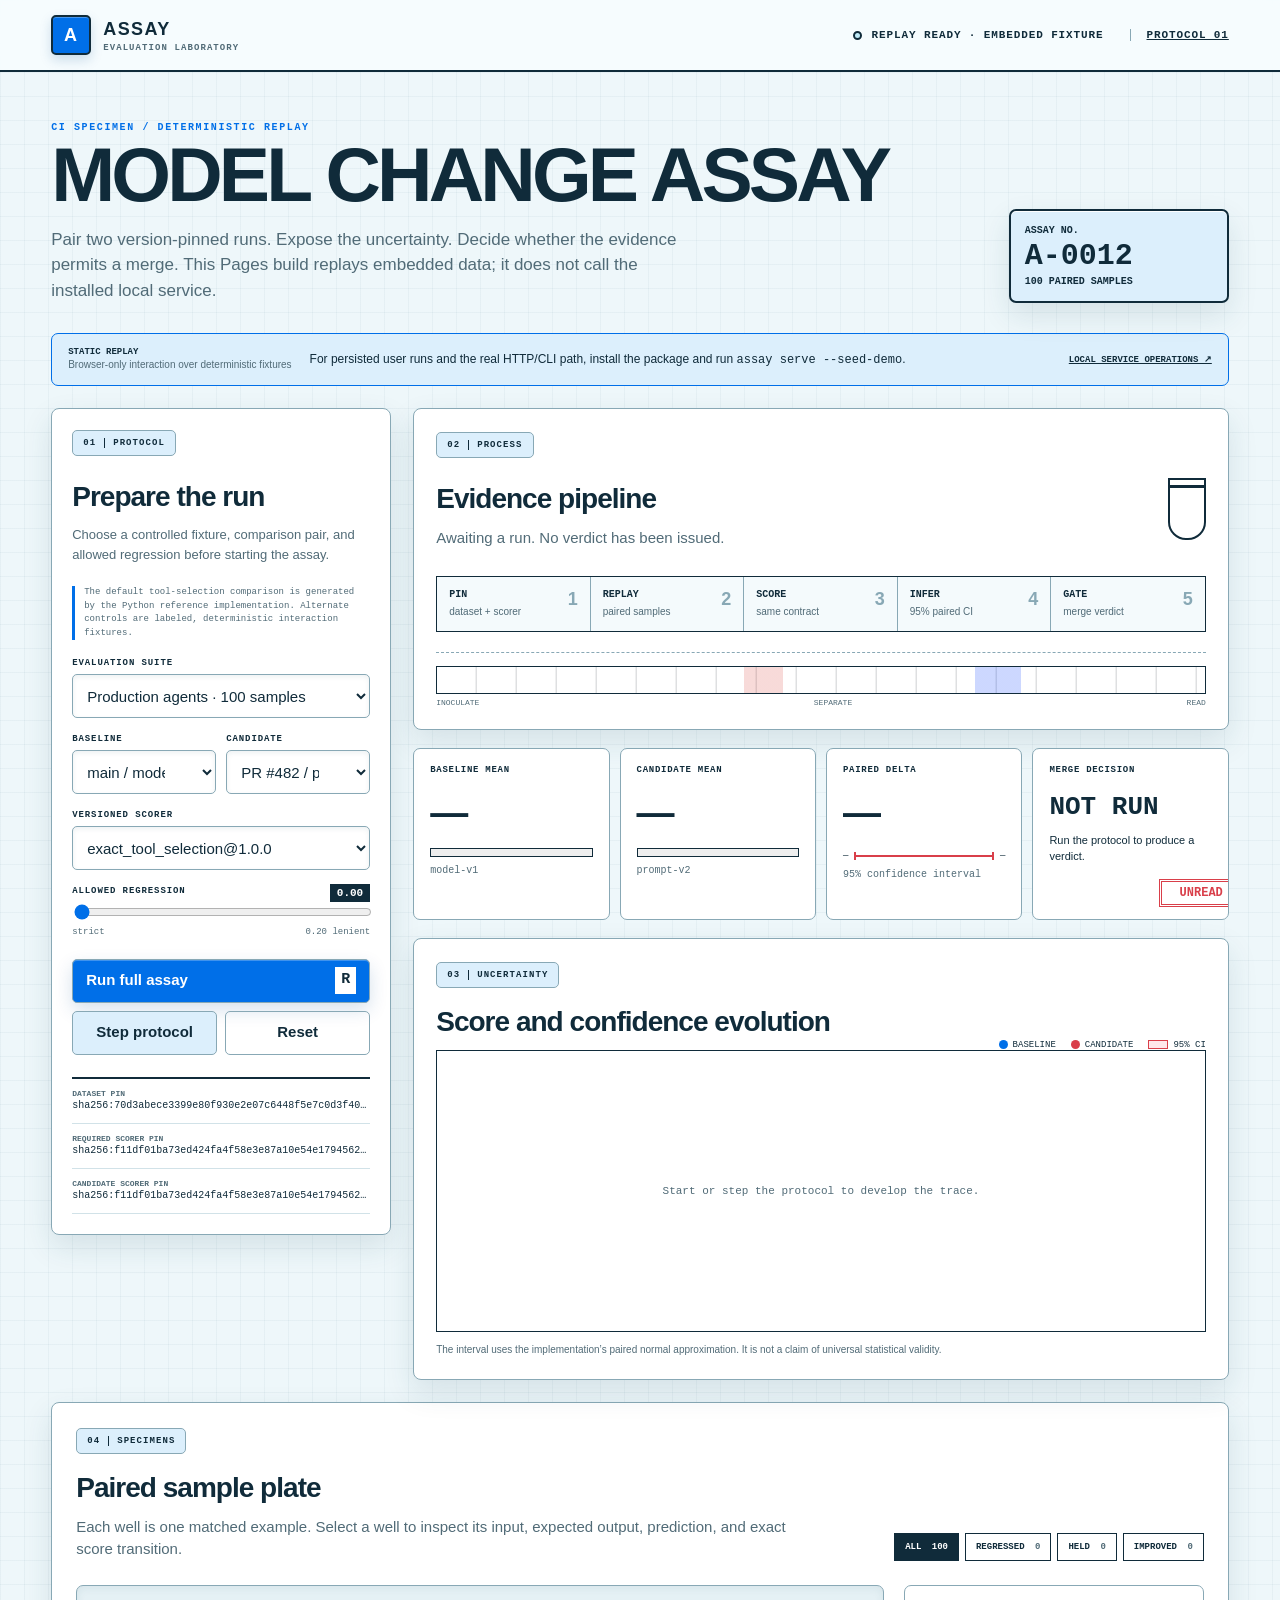
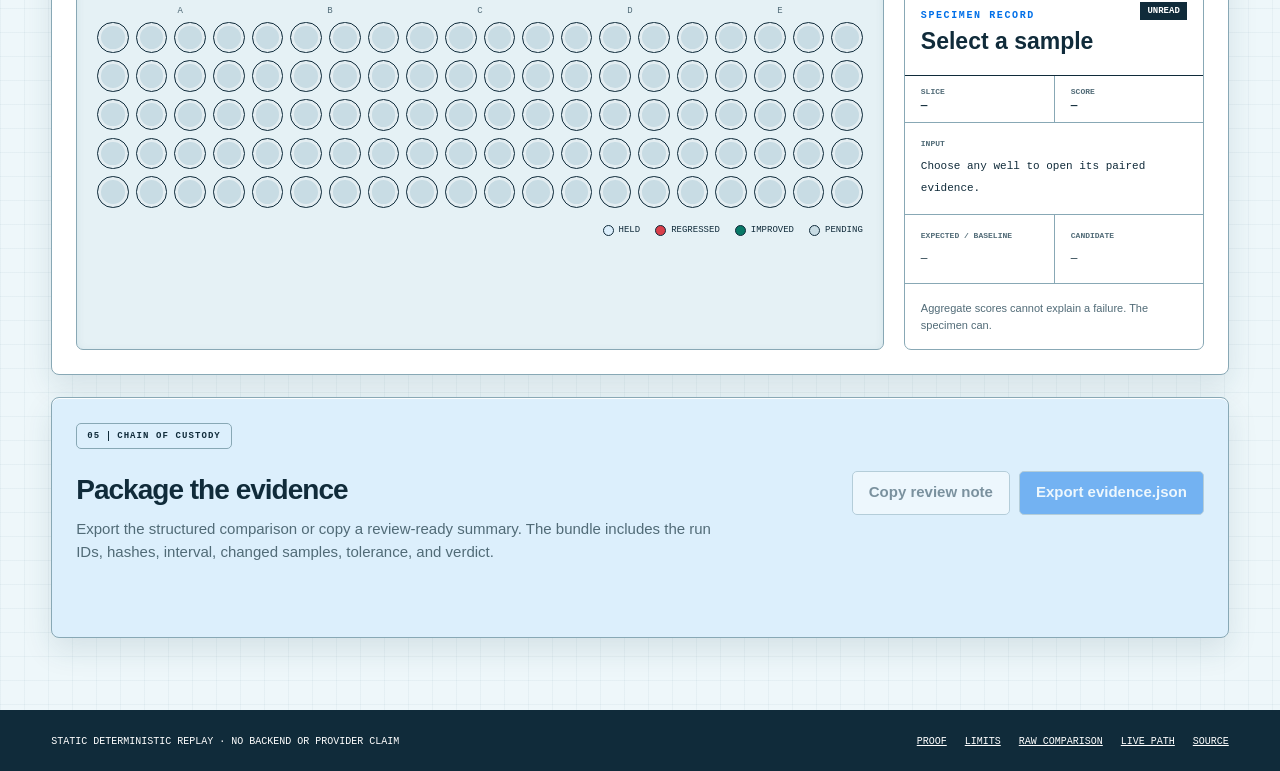
==== commit d2d219b8: "Build durable comparison service and operator UI" ====
--- a/docs/demo/index.html
+++ b/docs/demo/index.html
@@ -17,7 +17,7 @@
     </a>
     <div class="run-identity">
       <span class="live-pip" aria-hidden="true"></span>
-      <span id="header-status">Ready for specimen</span>
+      <span id="header-status">Replay mode · embedded fixture</span>
       <a href="../#method">Protocol 01</a>
     </div>
   </header>
@@ -28,7 +28,8 @@
         <p class="kicker">CI specimen / deterministic replay</p>
         <h1 id="bench-title">Model change assay</h1>
         <p>Pair two version-pinned runs. Expose the uncertainty. Decide whether
-          the evidence permits a merge.</p>
+          the evidence permits a merge. This Pages build replays embedded data;
+          it does not call the installed local service.</p>
       </div>
       <div class="bench-stamp">
         <span>ASSAY NO.</span>
@@ -36,6 +37,13 @@
         <span>100 paired samples</span>
       </div>
     </section>
+
+    <aside class="replay-banner" aria-label="Replay mode disclosure">
+      <div><strong>STATIC REPLAY</strong><span>Browser-only interaction over deterministic fixtures</span></div>
+      <p>For persisted user runs and the real HTTP/CLI path, install the package
+        and run <code>assay serve --seed-demo</code>.</p>
+      <a href="https://github.com/Aneesh-Pothuru/assay/blob/main/docs/OPERATIONS.md">Local service operations ↗</a>
+    </aside>
 
     <section class="lab-layout">
       <aside class="protocol-panel" aria-labelledby="protocol-title">
@@ -248,11 +256,12 @@
   </main>
 
   <footer class="app-footer">
-    <span>Deterministic synthetic fixture · no provider claim</span>
+    <span>Static deterministic replay · no backend or provider claim</span>
     <nav aria-label="Footer">
       <a href="../#evidence">Proof</a>
       <a href="../#limits">Limits</a>
       <a href="comparison.json">Raw comparison</a>
+      <a href="https://github.com/Aneesh-Pothuru/assay/blob/main/docs/OPERATIONS.md">Live path</a>
       <a href="https://github.com/Aneesh-Pothuru/assay">Source</a>
     </nav>
   </footer>
--- a/docs/demo/app.css
+++ b/docs/demo/app.css
@@ -145,6 +145,22 @@
   text-transform: uppercase;
 }
 .bench-stamp strong { margin: 3px 0; font-size: 30px; }
+.replay-banner {
+  margin-bottom: 22px;
+  padding: 13px 16px;
+  display: grid;
+  grid-template-columns: auto minmax(0,1fr) auto;
+  gap: 18px;
+  align-items: center;
+  border: 1px solid var(--blue);
+  border-radius: 7px;
+  background: var(--blue-soft);
+}
+.replay-banner div { display: grid; }
+.replay-banner strong, .replay-banner a { color: var(--blue-dark); font: 900 9px "Courier New", monospace; text-transform: uppercase; }
+.replay-banner span { color: var(--muted); font-size: 10px; }
+.replay-banner p { margin: 0; font-size: 12px; }
+.replay-banner code { white-space: nowrap; }
 
 .lab-layout {
   display: grid;
@@ -450,6 +466,7 @@
   .run-identity span:not(.live-pip), .run-identity a { display: none; }
   main { padding-top: 20px; }
   .bench-heading { grid-template-columns: 1fr; }
+  .replay-banner { grid-template-columns: 1fr; }
   .bench-stamp { width: 180px; }
   .field-pair, .result-grid, .diff-columns { grid-template-columns: 1fr; }
   .diff-columns div + div { border-left: 0; border-top: 1px solid var(--line); }
